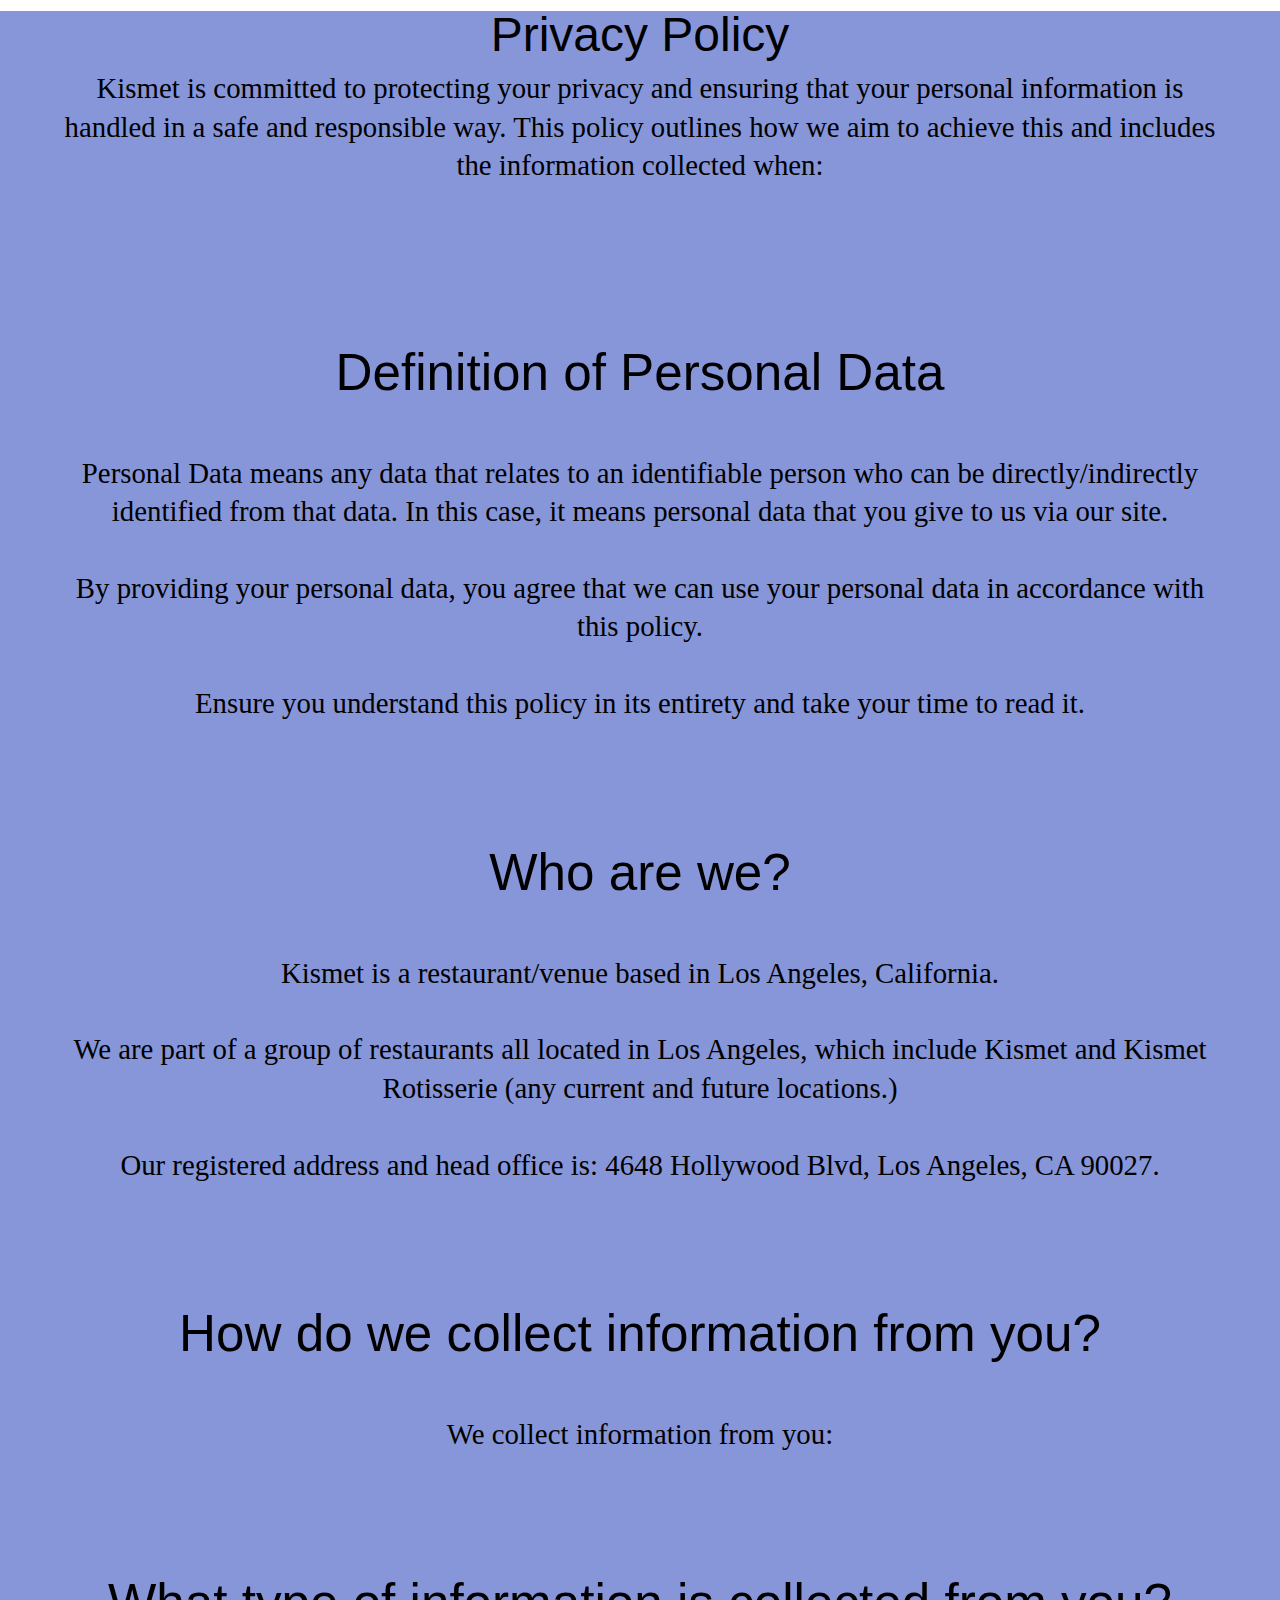
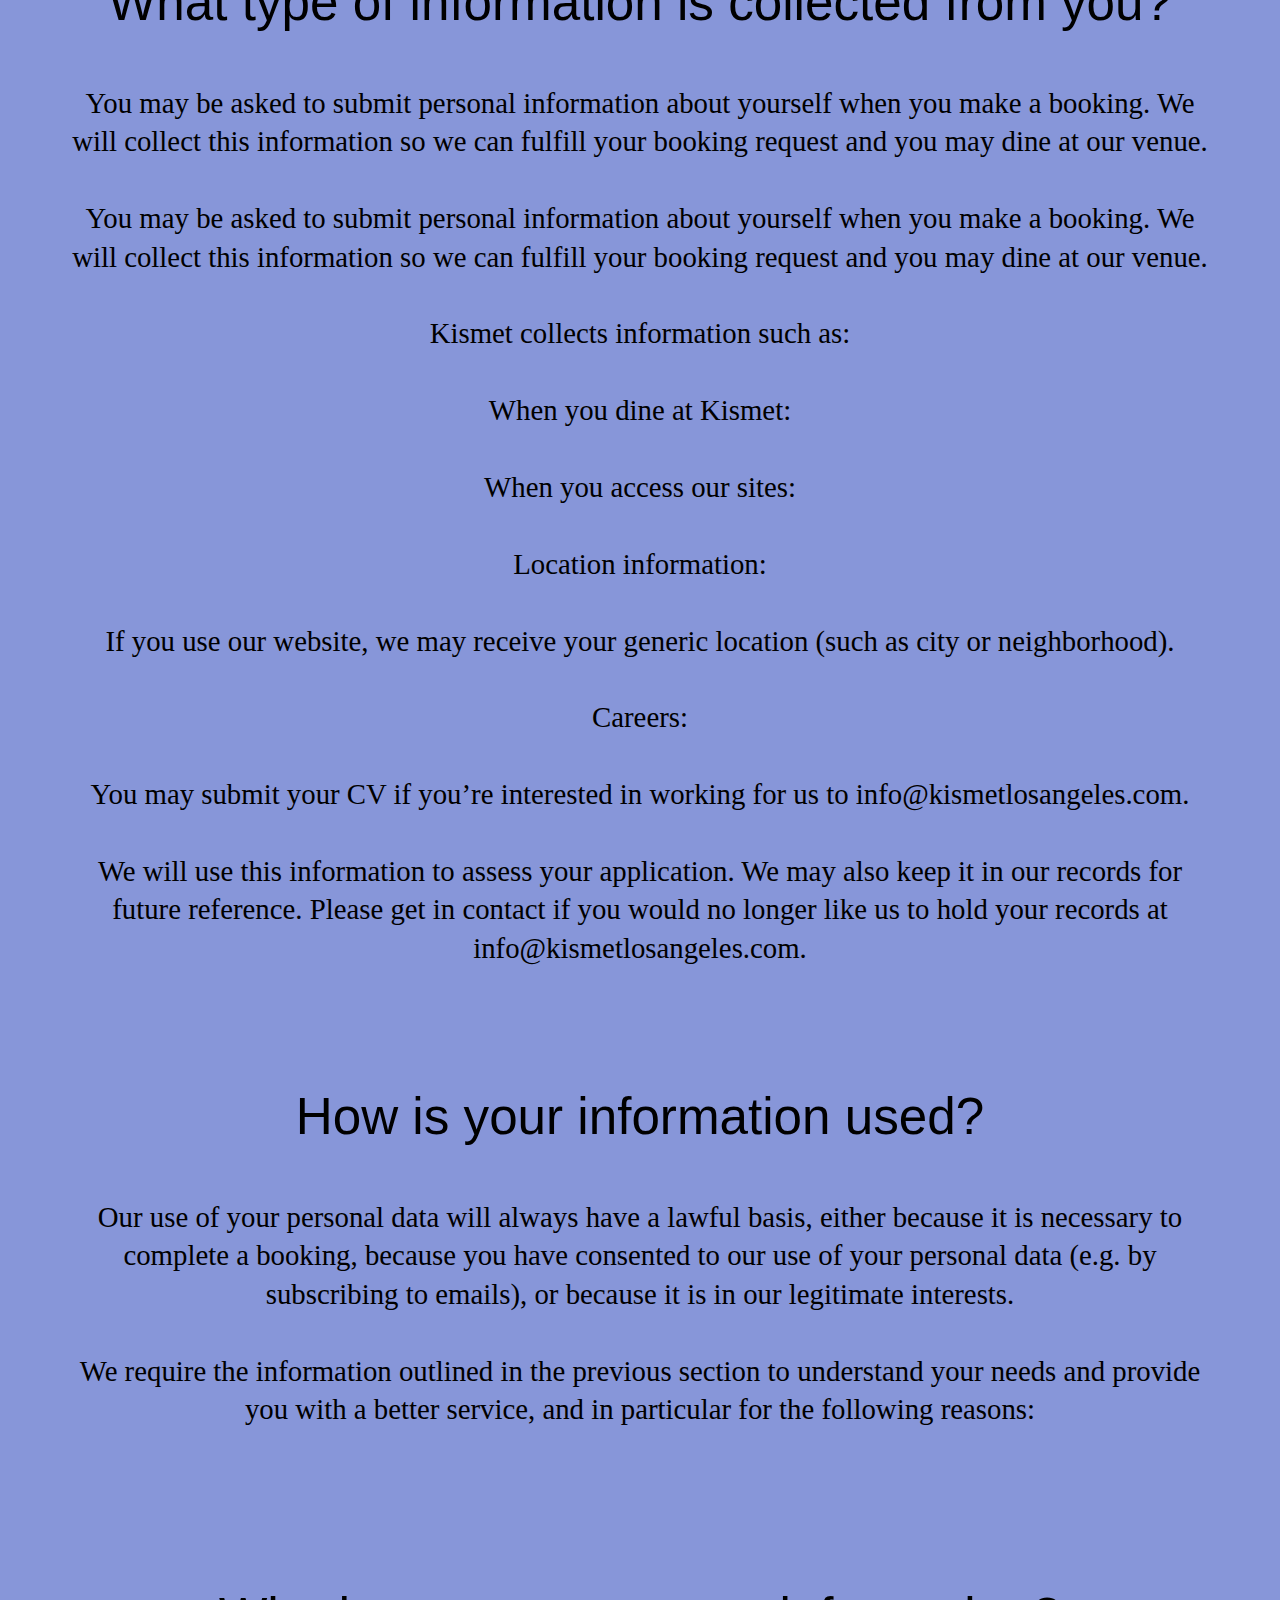
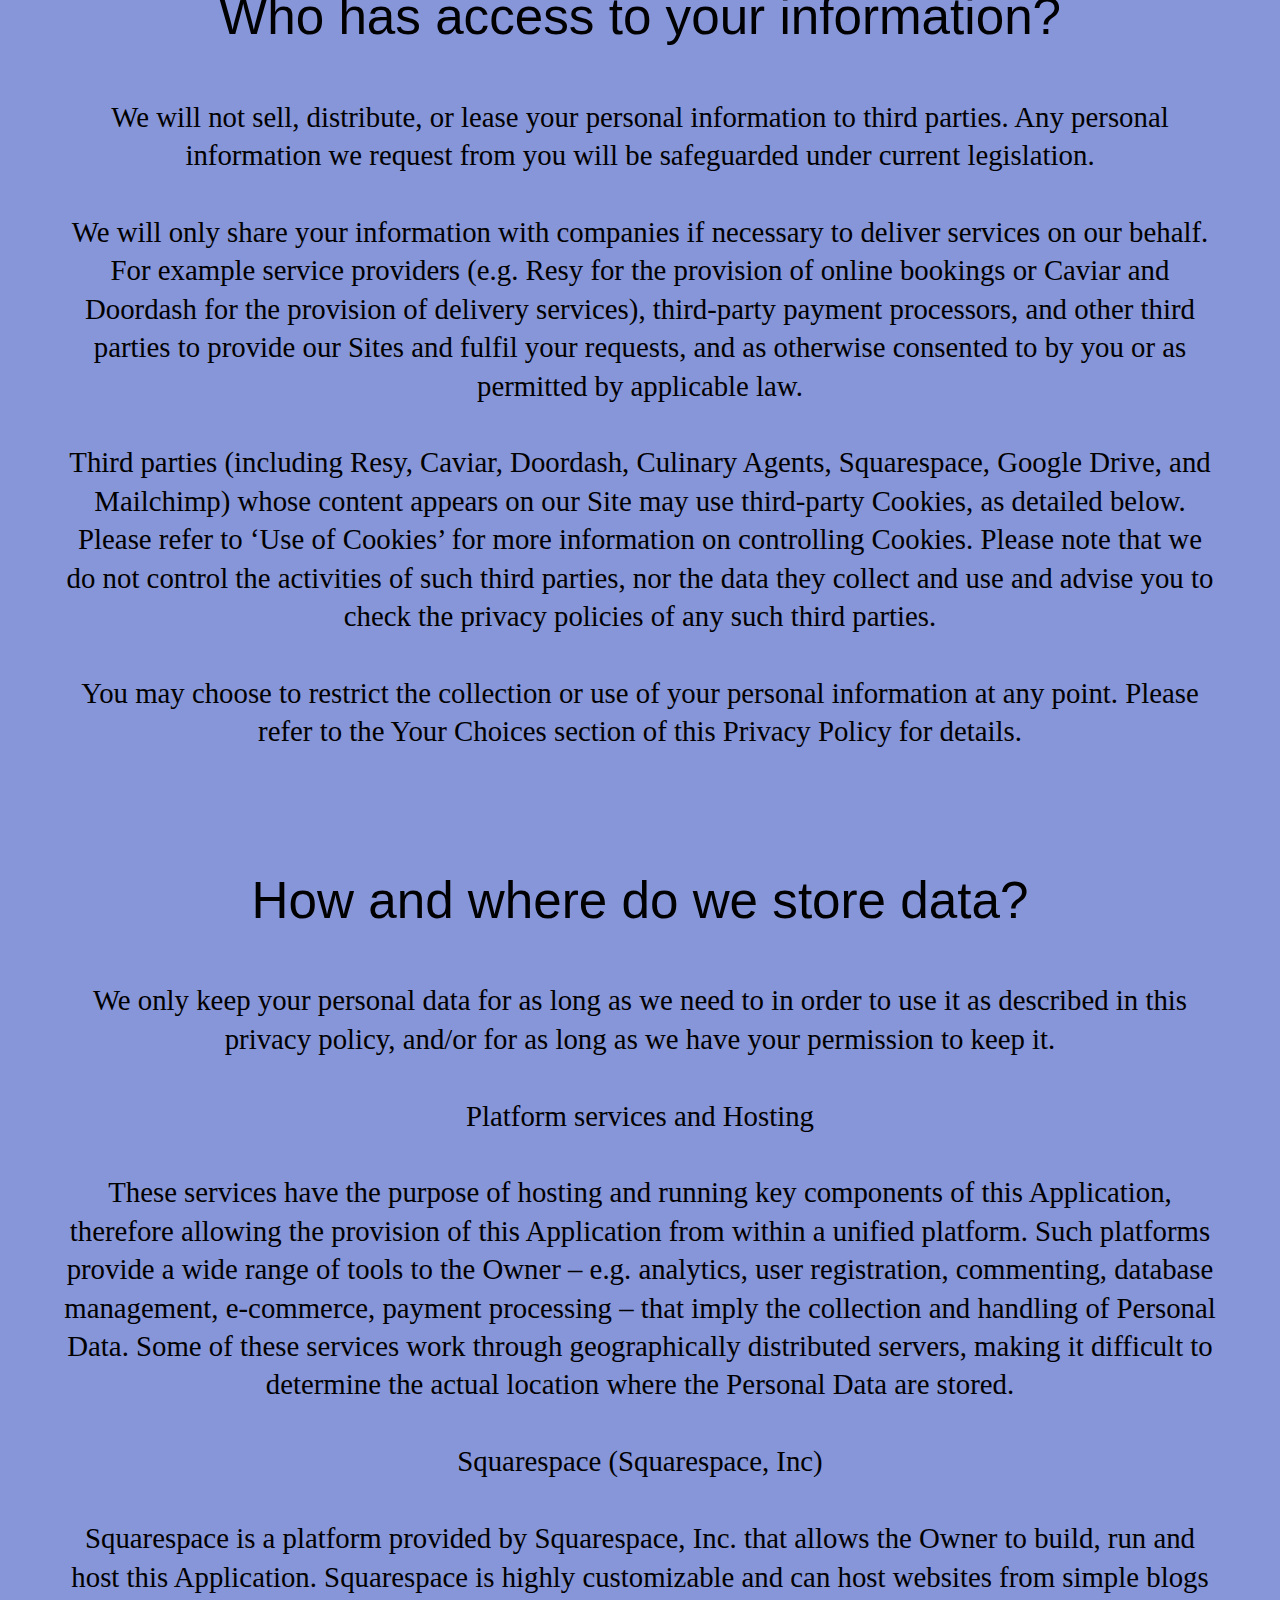
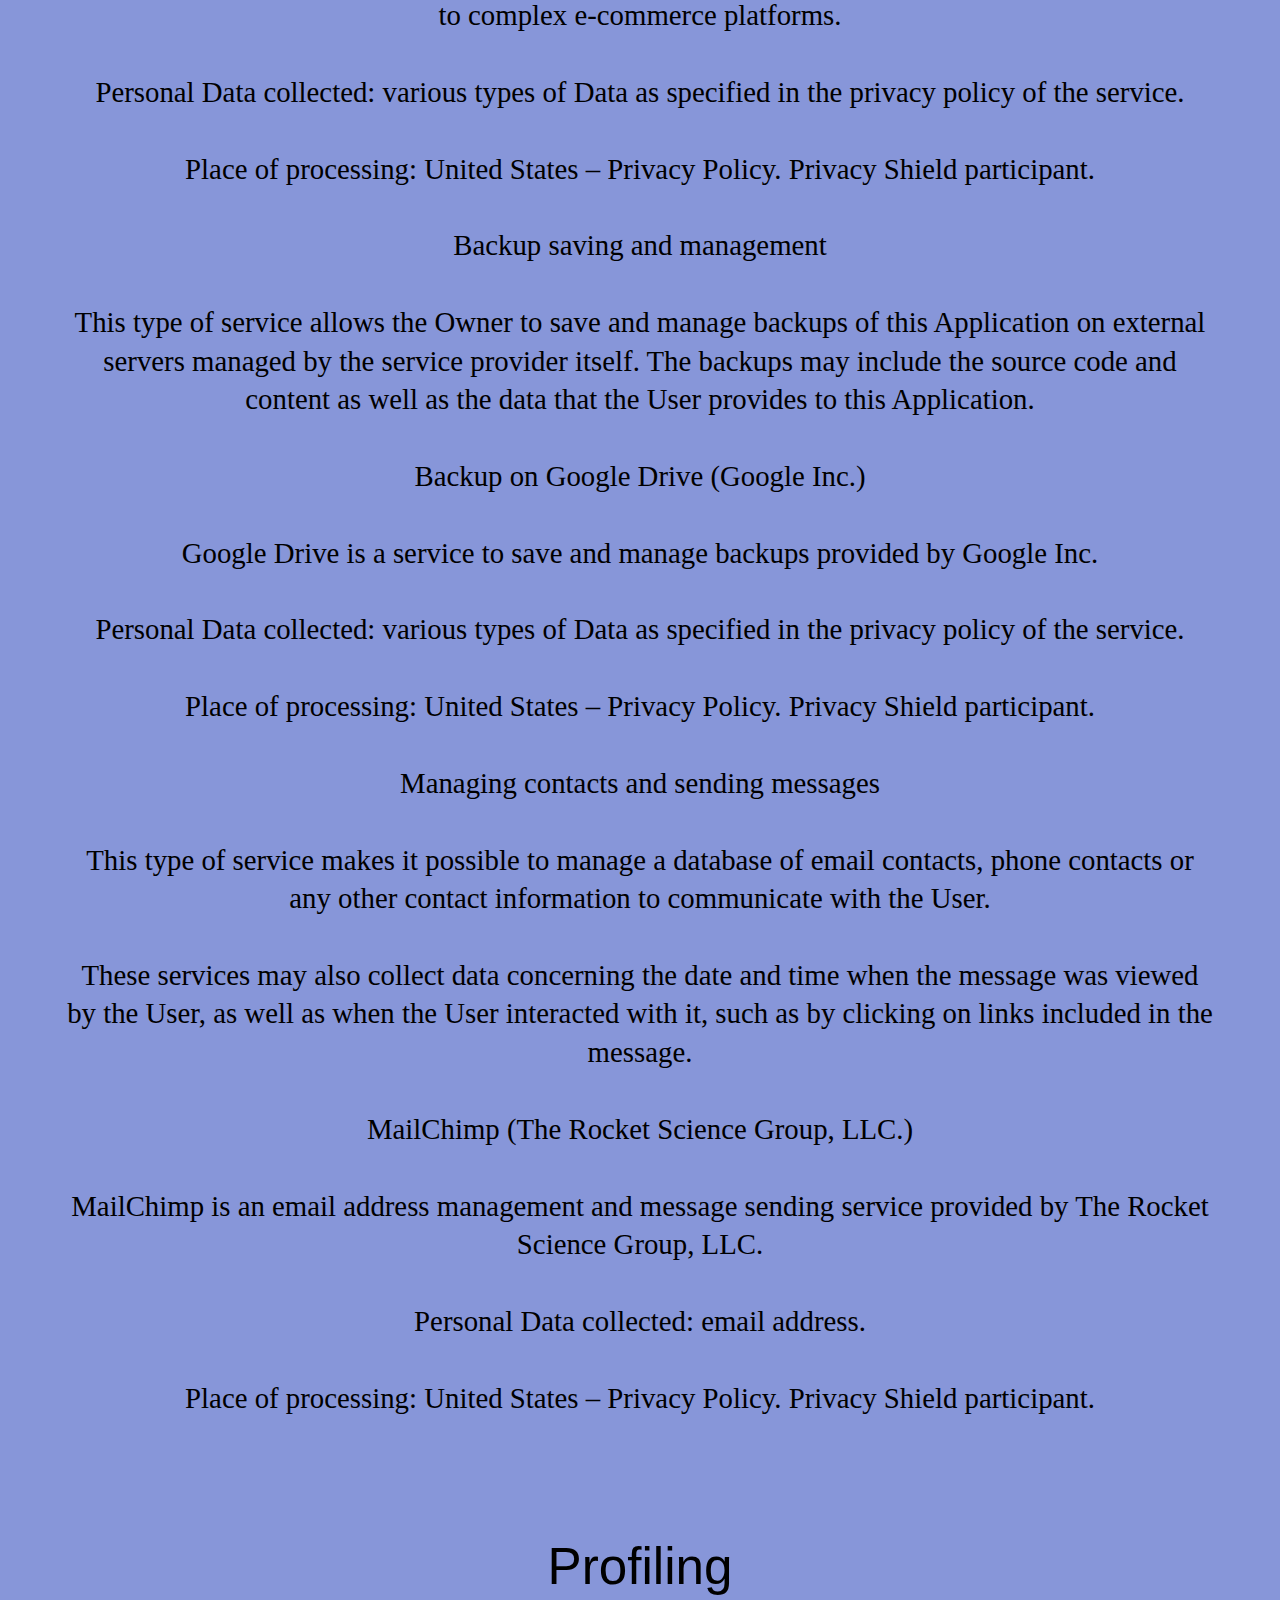
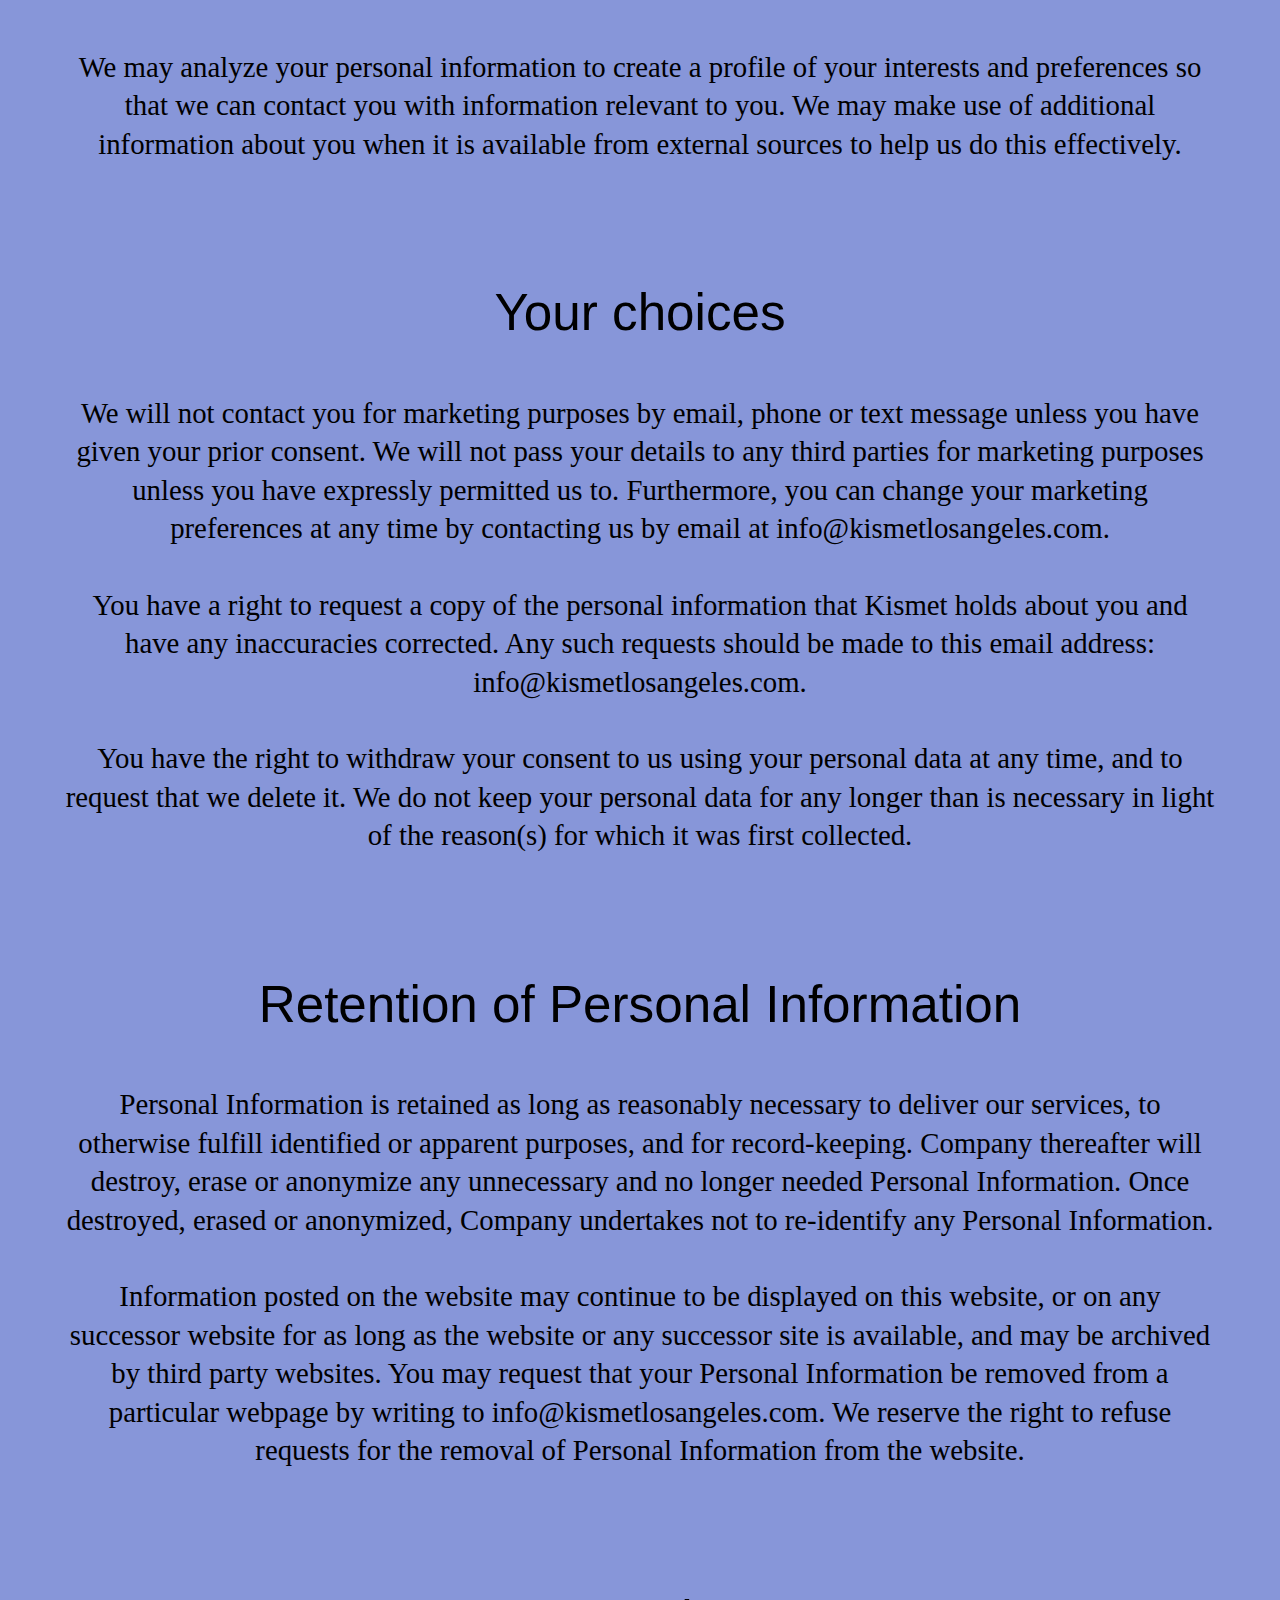
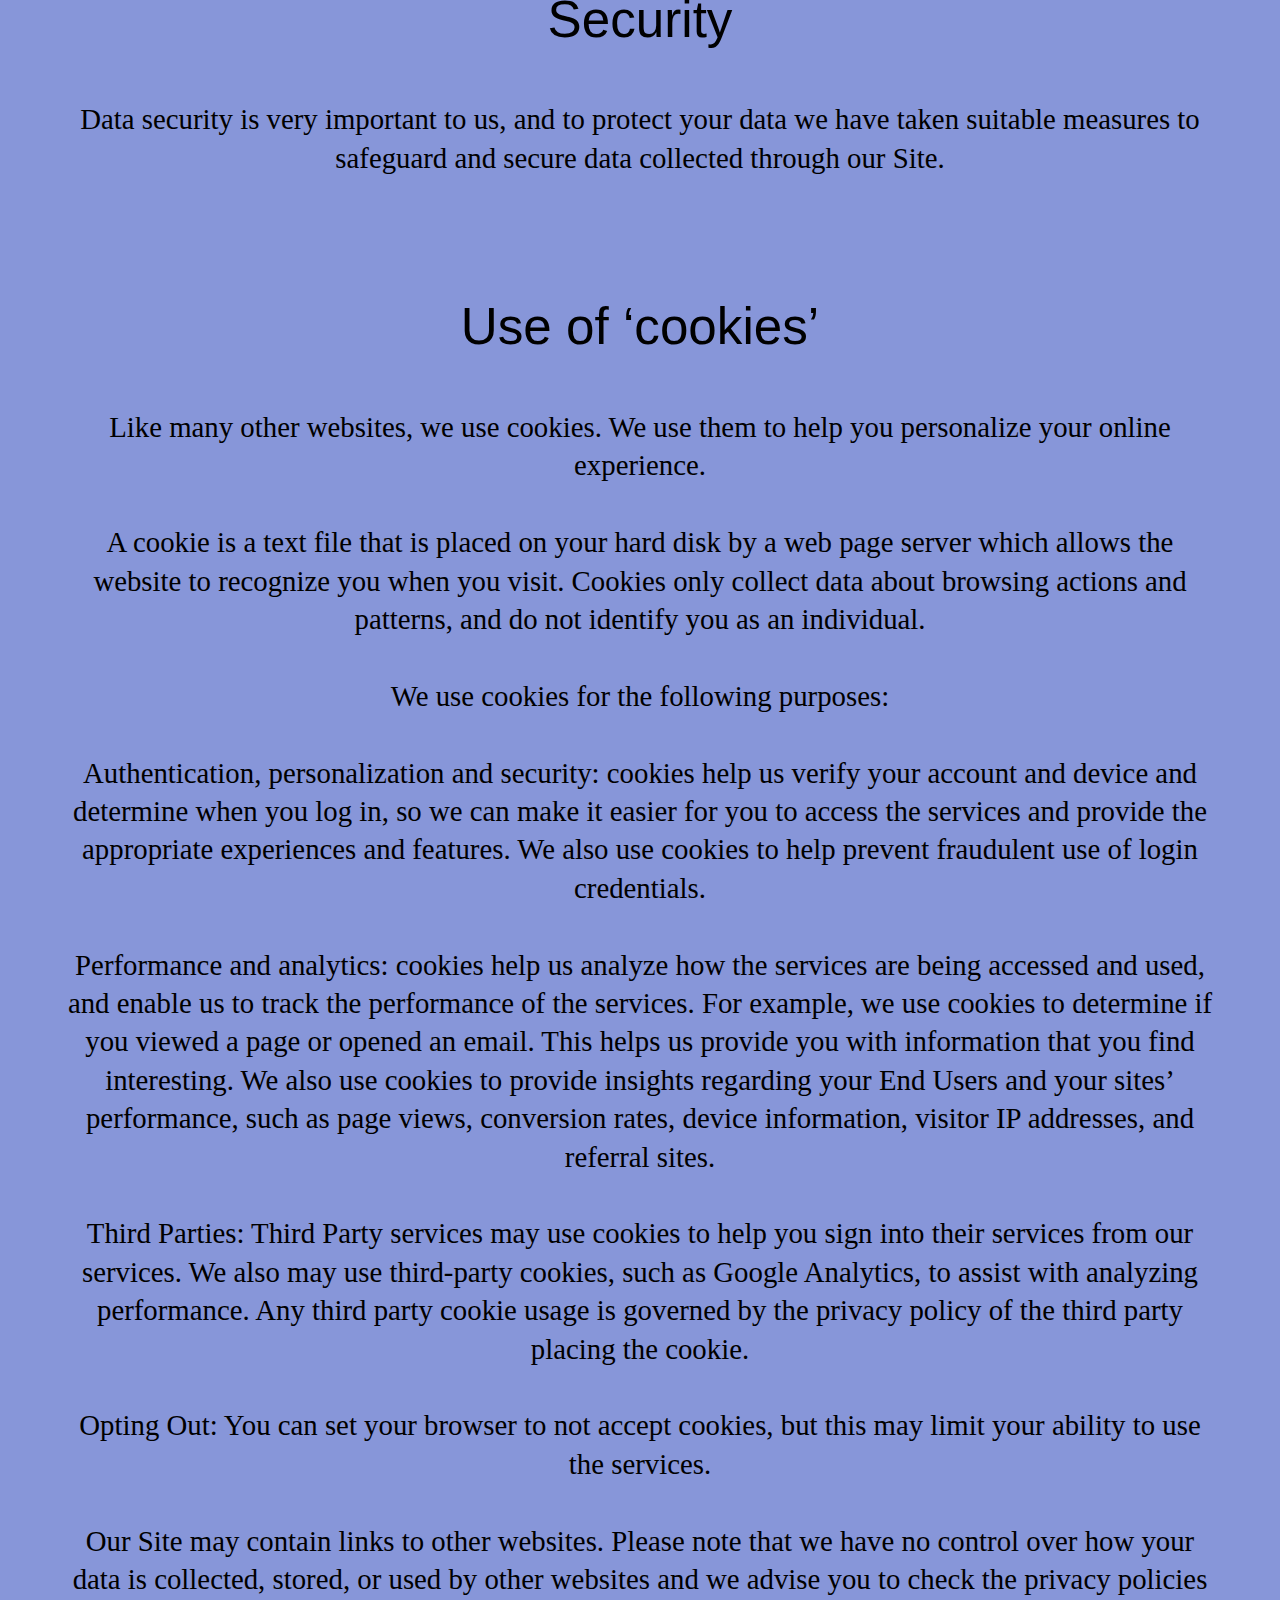
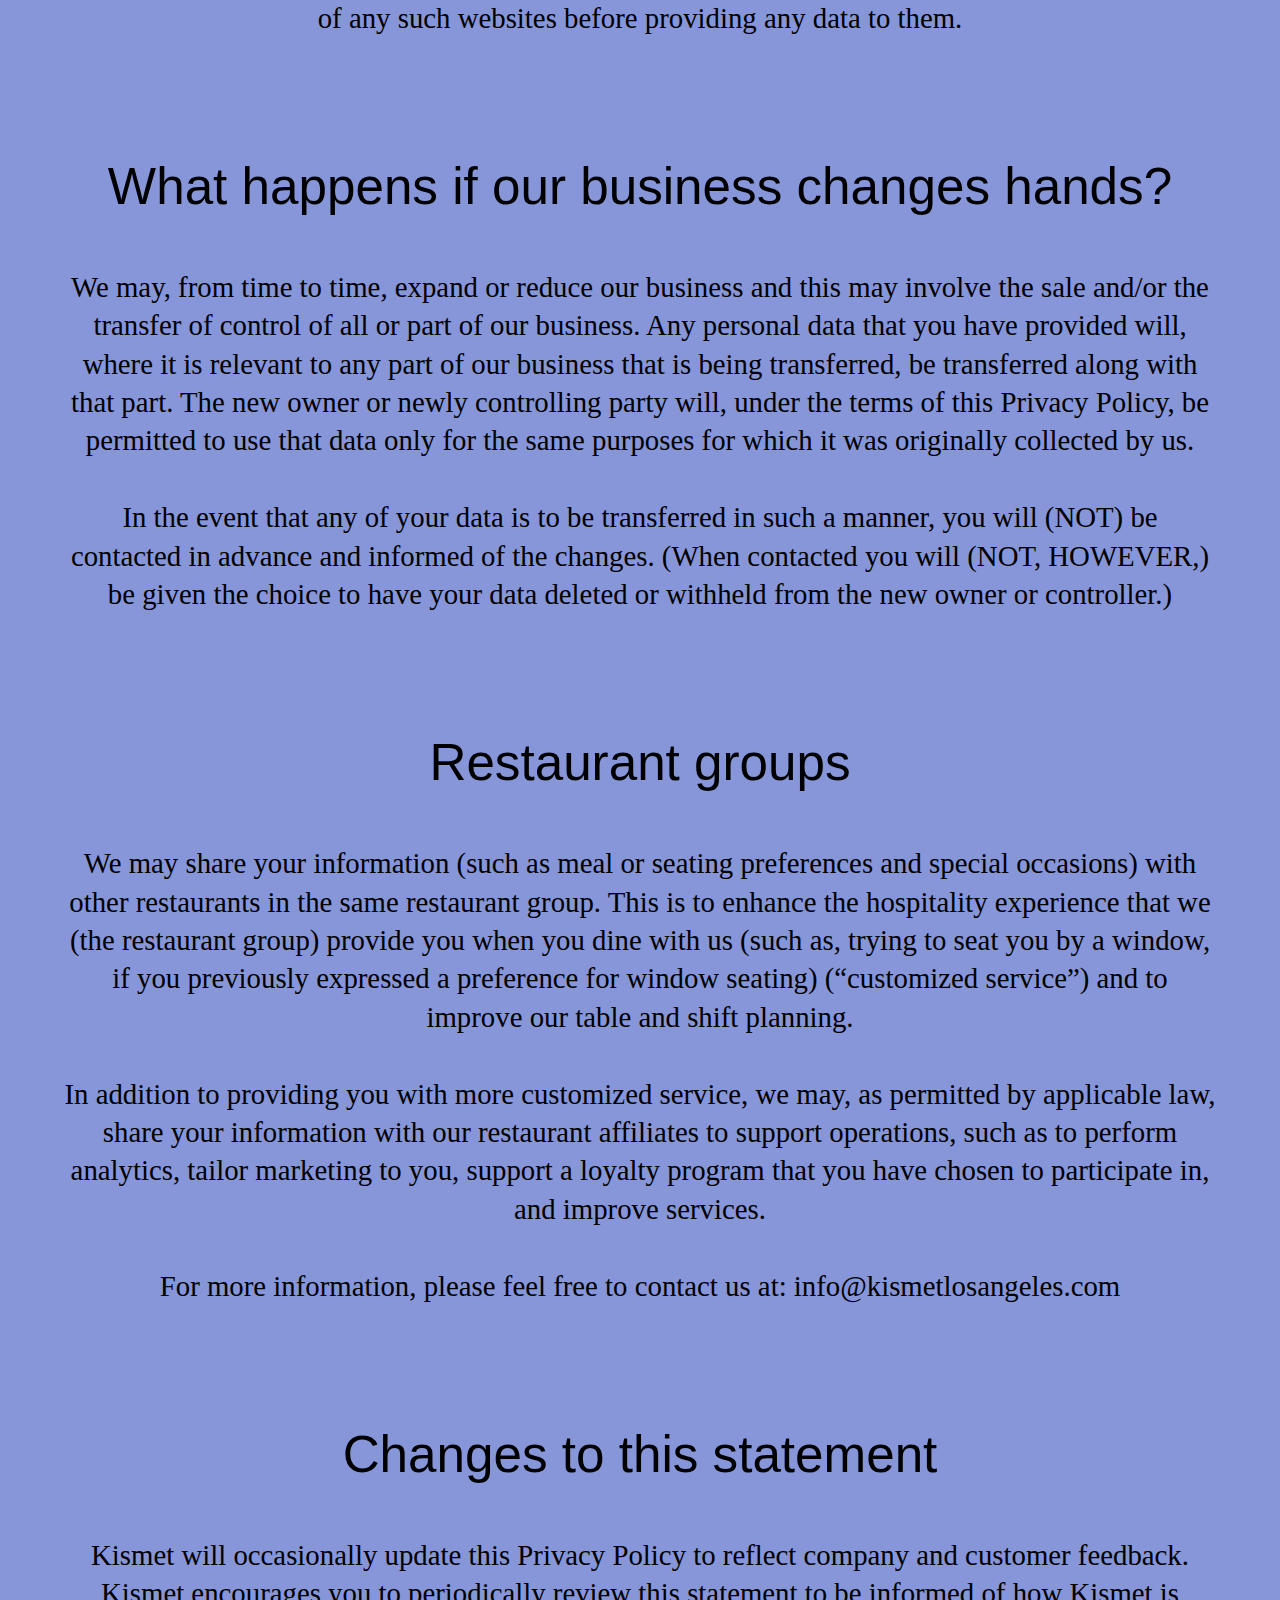
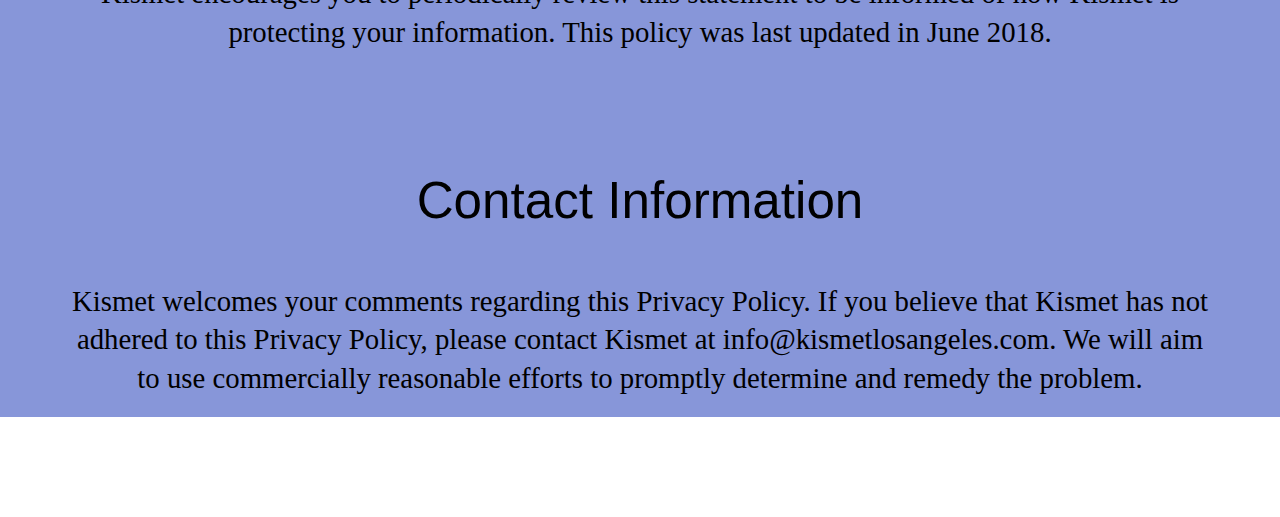
==== index.html @ c6befe84 "privacy page" ====
<!DOCTYPE html>
<html lang="en">
<head>
    <meta charset="UTF-8">
    <meta name="viewport" content="width=device-width, initial-scale=1.0">
    <title>Privacy Policy| Kismet</title>
    <link rel="stylesheet" href="styles.css">
</head>
<body>
    
    <section class="main">

        <div class="container">
            <h1 class="privacy-policy">Privacy Policy</h1>
            <p class="privacy-policy-paragraph">
                Kismet is committed to protecting your privacy and ensuring that your personal information is handled in a safe and responsible way. This policy outlines how we aim to achieve this and includes the information collected when:
                <br>
                <br>

                <!-- <ul>
                    <li>you use our website www.kismetlosangeles.com.</li>
                    <li>you make a booking on our website via Resy.</li>
                    <li>you make inquiries on our website.</li>
                    <li>someone is interested in working with us.</li>
                </ul> -->
            </p>
            
            <h2>Definition of Personal Data</h2>
            <p>
                Personal Data means any data that relates to an identifiable person who can be directly/indirectly identified from that data. In this case, it means personal data that you give to us via our site.
                <br>
                <br>
                By providing your personal data, you agree that we can use your personal data in accordance with this policy.
                <br>
                <br>
                Ensure you understand this policy in its entirety and take your time to read it.
            </p>

            <h2>Who are we?</h2>
            <p>
                Kismet is a restaurant/venue based in Los Angeles, California.
                <br>
                <br>
                We are part of a group of restaurants all located in Los Angeles, which include Kismet and Kismet Rotisserie (any current and future locations.)
                <br>
                <br>
                Our registered address and head office is: 4648 Hollywood Blvd, Los Angeles, CA 90027.
            </p>

            <h2>How do we collect information from you?</h2>
            <p>
                We collect information from you:

                <!-- <ul>
                    <li>when you make a booking.</li>
                    <li>when you visit a restaurant (preferences, allergies etc.).</li>
                    <li>make an inquiry.</li>
                    <li>when you sign up to marketing emails.</li>
                </ul> -->
            </p>

            <h2>What type of information is collected from you?</h2>
            <p>
                You may be asked to submit personal information about yourself when you make a booking. We will collect this information so we can fulfill your booking request and you may dine at our venue.
                <br>
                <br>
                You may be asked to submit personal information about yourself when you make a booking. We will collect this information so we can fulfill your booking request and you may dine at our venue.
                <br>
                <br>
                Kismet collects information such as:


                <!-- <ul>
                    <li>title</li>
                    <li>name</li>
                    <li>e-mail address (used for booking confirmation and post-dining feedback emails)</li>
                    <li>home or work address</li>
                    <li>phone number</li>
                    <li>billing information taken for deposits, ticketing, or holding credit card information for


Use in the case of no-shows (where applicable)</li>
                    <li>telephone number</li>
                    <li>company name</li>
                    <li>dietary requests</li>
                    <li>marketing preferences (whether you opt-in or opt-out)</li>
                </ul> -->

                <br>
                <br>
                When you dine at Kismet:

                <!-- <ul>
                    <li>marketing responses (where applicable)</li>
                    <li>survey responses</li>
                    <li>current and past restaurant reservation details</li>
                </ul> -->

                <br>
                <br>
                When you access our sites:

                <!-- <ul>
                    <li>cookies</li>
                    <li>operating system</li>
                    <li>IP address</li>
                    <li>browser type</li>
                    <li>browser information (e.g., type, language, and history)</li>
                    <li>domain names</li>
                    <li>access times</li>
                    <li>settings</li>
                    <li>referring website addresses</li>
                    <li>other data about your device to provide the services as otherwise described in this policy.</li>
                </ul> -->


                <br>
                <br>
                Location information:
                <br>
                <br>
                If you use our website, we may receive your generic location (such as city or neighborhood).
                <br>
                <br>
                Careers:
                <br>
                <br>
                You may submit your CV if you’re interested in working for us to info@kismetlosangeles.com.
                <br>
                <br>
                We will use this information to assess your application. We may also keep it in our records for future reference. Please get in contact if you would no longer like us to hold your records at info@kismetlosangeles.com.
            </p>

            <h2>How is your information used?</h2>
            <p>
                Our use of your personal data will always have a lawful basis, either because it is necessary to complete a booking, because you have consented to our use of your personal data (e.g. by subscribing to emails), or because it is in our legitimate interests.
                <br>
                <br>
                We require the information outlined in the previous section to understand your needs and provide you with a better service, and in particular for the following reasons:
                <br>
                <br>
                <!-- <ul>
                    <li>Internal record keeping.</li>
                    <li>Send you service emails (booking confirmation and post-dining feedback).</li>
                    <li>Improve our products and services.</li>
                    <li>Send marketing communications if you have opted in to receive them.</li>
                    <li>We may use the information to customize the website according to your interests.</li>
                </ul> -->
                
            </p>

            <h2>Who has access to your information?</h2>
            <p>
                We will not sell, distribute, or lease your personal information to third parties. Any personal information we request from you will be safeguarded under current legislation.
                <br>
                <br>
                We will only share your information with companies if necessary to deliver services on our behalf.  For example service providers (e.g. Resy for the provision of online bookings or Caviar and Doordash for the provision of delivery services), third-party payment processors, and other third parties to provide our Sites and fulfil your requests, and as otherwise consented to by you or as permitted by applicable law.
                <br>
                <br>
                Third parties (including Resy, Caviar, Doordash, Culinary Agents, Squarespace, Google Drive, and Mailchimp) whose content appears on our Site may use third-party Cookies, as detailed below. Please refer to ‘Use of Cookies’ for more information on controlling Cookies. Please note that we do not control the activities of such third parties, nor the data they collect and use and advise you to check the privacy policies of any such third parties.
                <br>
                <br>
                You may choose to restrict the collection or use of your personal information at any point.  Please refer to the Your Choices section of this Privacy Policy for details.
            </p>

            <h2>How and where do we store data?</h2>
            <p>
                We only keep your personal data for as long as we need to in order to use it as described in this privacy policy, and/or for as long as we have your permission to keep it.
                <br>
                <br>
                Platform services and Hosting
                <br>
                <br>
                These services have the purpose of hosting and running key components of this Application, therefore allowing the provision of this Application from within a unified platform. Such platforms provide a wide range of tools to the Owner – e.g. analytics, user registration, commenting, database management, e-commerce, payment processing – that imply the collection and handling of Personal Data. Some of these services work through geographically distributed servers, making it difficult to determine the actual location where the Personal Data are stored.
                <br>
                <br>
                Squarespace (Squarespace, Inc)
                <br>
                <br>
                Squarespace is a platform provided by Squarespace, Inc. that allows the Owner to build, run and host this Application. Squarespace is highly customizable and can host websites from simple blogs to complex e-commerce platforms.
                <br>
                <br>
                Personal Data collected: various types of Data as specified in the privacy policy of the service.
                <br>
                <br>
                Place of processing: United States – Privacy Policy. Privacy Shield participant.
                <br>
                <br>
                Backup saving and management
                <br>
                <br>
                This type of service allows the Owner to save and manage backups of this Application on external servers managed by the service provider itself. The backups may include the source code and content as well as the data that the User provides to this Application.
                <br>
                <br>
                Backup on Google Drive (Google Inc.)
                <br>
                <br>
                Google Drive is a service to save and manage backups provided by Google Inc.
                <br>
                <br>
                Personal Data collected: various types of Data as specified in the privacy policy of the service.
                <br>
                <br>
                Place of processing: United States – Privacy Policy. Privacy Shield participant.
                <br>
                <br>
                Managing contacts and sending messages
                <br>
                <br>
                This type of service makes it possible to manage a database of email contacts, phone contacts or any other contact information to communicate with the User.
                <br>
                <br>
                These services may also collect data concerning the date and time when the message was viewed by the User, as well as when the User interacted with it, such as by clicking on links included in the message.
                <br>
                <br>
                MailChimp (The Rocket Science Group, LLC.)
                <br>
                <br>
                MailChimp is an email address management and message sending service provided by The Rocket Science Group, LLC.
                <br>
                <br>
                Personal Data collected: email address.
                <br>
                <br>
                Place of processing: United States – Privacy Policy. Privacy Shield participant.
            </p>

            <h2>Profiling</h2>
            <p>
                We may analyze your personal information to create a profile of your interests and preferences so that we can contact you with information relevant to you. We may make use of additional information about you when it is available from external sources to help us do this effectively.
            </p>

            <h2>Your choices</h2>
            <p>
                We will not contact you for marketing purposes by email, phone or text message unless you have given your prior consent. We will not pass your details to any third parties for marketing purposes unless you have expressly permitted us to. Furthermore, you can change your marketing preferences at any time by contacting us by email at info@kismetlosangeles.com.
                <br>
                <br>
                You have a right to request a copy of the personal information that Kismet holds about you and have any inaccuracies corrected. Any such requests should be made to this email address: info@kismetlosangeles.com.
                <br>
                <br>
                You have the right to withdraw your consent to us using your personal data at any time, and to request that we delete it. We do not keep your personal data for any longer than is necessary in light of the reason(s) for which it was first collected.
            </p>

            <h2>Retention of Personal Information</h2>
            <p>
                Personal Information is retained as long as reasonably necessary to deliver our services, to otherwise fulfill identified or apparent purposes, and for record-keeping. Company thereafter will destroy, erase or anonymize any unnecessary and no longer needed Personal Information. Once destroyed, erased or anonymized, Company undertakes not to re-identify any Personal Information.
                <br>
                <br>
                Information posted on the website may continue to be displayed on this website, or on any successor website for as long as the website or any successor site is available, and may be archived by third party websites. You may request that your Personal Information be removed from a particular webpage by writing to info@kismetlosangeles.com. We reserve the right to refuse requests for the removal of Personal Information from the website.
            </p>

            <h2>Security</h2>
            <p>
                Data security is very important to us, and to protect your data we have taken suitable measures to safeguard and secure data collected through our Site.
            </p>

            <h2>Use of ‘cookies’</h2>
            <p>
                Like many other websites, we use cookies. We use them to help you personalize your online experience.
                <br>
                <br>
                A cookie is a text file that is placed on your hard disk by a web page server which allows the website to recognize you when you visit. Cookies only collect data about browsing actions and patterns, and do not identify you as an individual.
                <br>
                <br>
                We use cookies for the following purposes:
                <br>
                <br>
                Authentication, personalization and security: cookies help us verify your account and device and determine when you log in, so we can make it easier for you to access the services and provide the appropriate experiences and features. We also use cookies to help prevent fraudulent use of login credentials.
                <br>
                <br>
                Performance and analytics: cookies help us analyze how the services are being accessed and used, and enable us to track the performance of the services. For example, we use cookies to determine if you viewed a page or opened an email. This helps us provide you with information that you find interesting. We also use cookies to provide insights regarding your End Users and your sites’ performance, such as page views, conversion rates, device information, visitor IP addresses, and referral sites.
                <br>
                <br>
                Third Parties: Third Party services may use cookies to help you sign into their services from our services. We also may use third-party cookies, such as Google Analytics, to assist with analyzing performance. Any third party cookie usage is governed by the privacy policy of the third party placing the cookie.
                <br>
                <br>
                Opting Out: You can set your browser to not accept cookies, but this may limit your ability to use the services.
                <br>
                <br>
                Our Site may contain links to other websites. Please note that we have no control over how your data is collected, stored, or used by other websites and we advise you to check the privacy policies of any such websites before providing any data to them.
            </p>

            <h2>What happens if our business changes hands?</h2>
            <p>
                We may, from time to time, expand or reduce our business and this may involve the sale and/or the transfer of control of all or part of our business. Any personal data that you have provided will, where it is relevant to any part of our business that is being transferred, be transferred along with that part. The new owner or newly controlling party will, under the terms of this Privacy Policy, be permitted to use that data only for the same purposes for which it was originally collected by us.
                <br>
                <br>
                In the event that any of your data is to be transferred in such a manner, you will (NOT) be contacted in advance and informed of the changes. (When contacted you will (NOT, HOWEVER,) be given the choice to have your data deleted or withheld from the new owner or controller.)
            </p>

            <h2>Restaurant groups</h2>
            <p>
                We may share your information (such as meal or seating preferences and special occasions) with other restaurants in the same restaurant group. This is to enhance the hospitality experience that we (the restaurant group) provide you when you dine with us (such as, trying to seat you by a window, if you previously expressed a preference for window seating) (“customized service”) and to improve our table and shift planning.
                <br>
                <br>
                In addition to providing you with more customized service, we may, as permitted by applicable law, share your information with our restaurant affiliates to support operations, such as to perform analytics, tailor marketing to you, support a loyalty program that you have chosen to participate in, and improve services.
                <br>
                <br>
                For more information, please feel free to contact us at: info@kismetlosangeles.com
            </p>

            <h2>Changes to this statement</h2>
            <p>
                Kismet will occasionally update this Privacy Policy to reflect company and customer feedback. Kismet encourages you to periodically review this statement to be informed of how Kismet is protecting your information. This policy was last updated in June 2018.
            </p>

            <h2>Contact Information</h2>
            <p>
                Kismet welcomes your comments regarding this Privacy Policy. If you believe that Kismet has not adhered to this Privacy Policy, please contact Kismet at info@kismetlosangeles.com. We will aim to use commercially reasonable efforts to promptly determine and remedy the problem.
            </p>
        </div>

    </section>
    
</body>
</html>
---- styles.css ----
*{
    box-sizing: border-box;
    margin: 0;
    padding: 0;
}

/* body{
    text-align: center;
} */

a{
    color: black;
}

.main{
    background-color: #8796d9;
}

.container{
    width: 90%;
    margin: 0 auto;
}

h1{
    font-family: Kismetla, sans-serif;
    font-size: 3rem;
    font-weight: 400;
    line-height: 3rem;
    margin: 0.67rem 0;
    text-align: center;
}

h2{
    font-family: Favorit, sans-serif;
    font-size: 3.2rem;
    font-weight: 400;
    line-height: 3.8rem;
    margin-top: 20px;
    margin-bottom: 50px;
    text-align: center;
}

p{
    font-size: 1.8rem;
    font-weight: 300;
    line-height: 2.4rem;
    margin-bottom: 100px;
    padding-bottom: 20px;
    text-align: center;
}

@media(max-width:640px) {

    .main{
        background-color: #8796d9;
    }
    
    .container{
        width: 90%;
        margin: 0 auto;
    }
    
    h1{
        font-size: 2.4rem;
        font-weight: 400;
        line-height: 2.4rem;
        margin-top: 0;
        margin-bottom: 30px;
        text-align: center;
    }
    
    h2{
        font-size: 1.6rem;
        font-weight: 400;
        line-height: 2.4rem;
        margin-top: 0;
        margin-bottom: 20px;
    }
    
    p{
        font-size: 1.1rem;
        font-weight: 300;
        line-height: 1.3rem;
        margin-bottom: 50px;
        padding-bottom: 20px;
        text-align: center;
    }
}
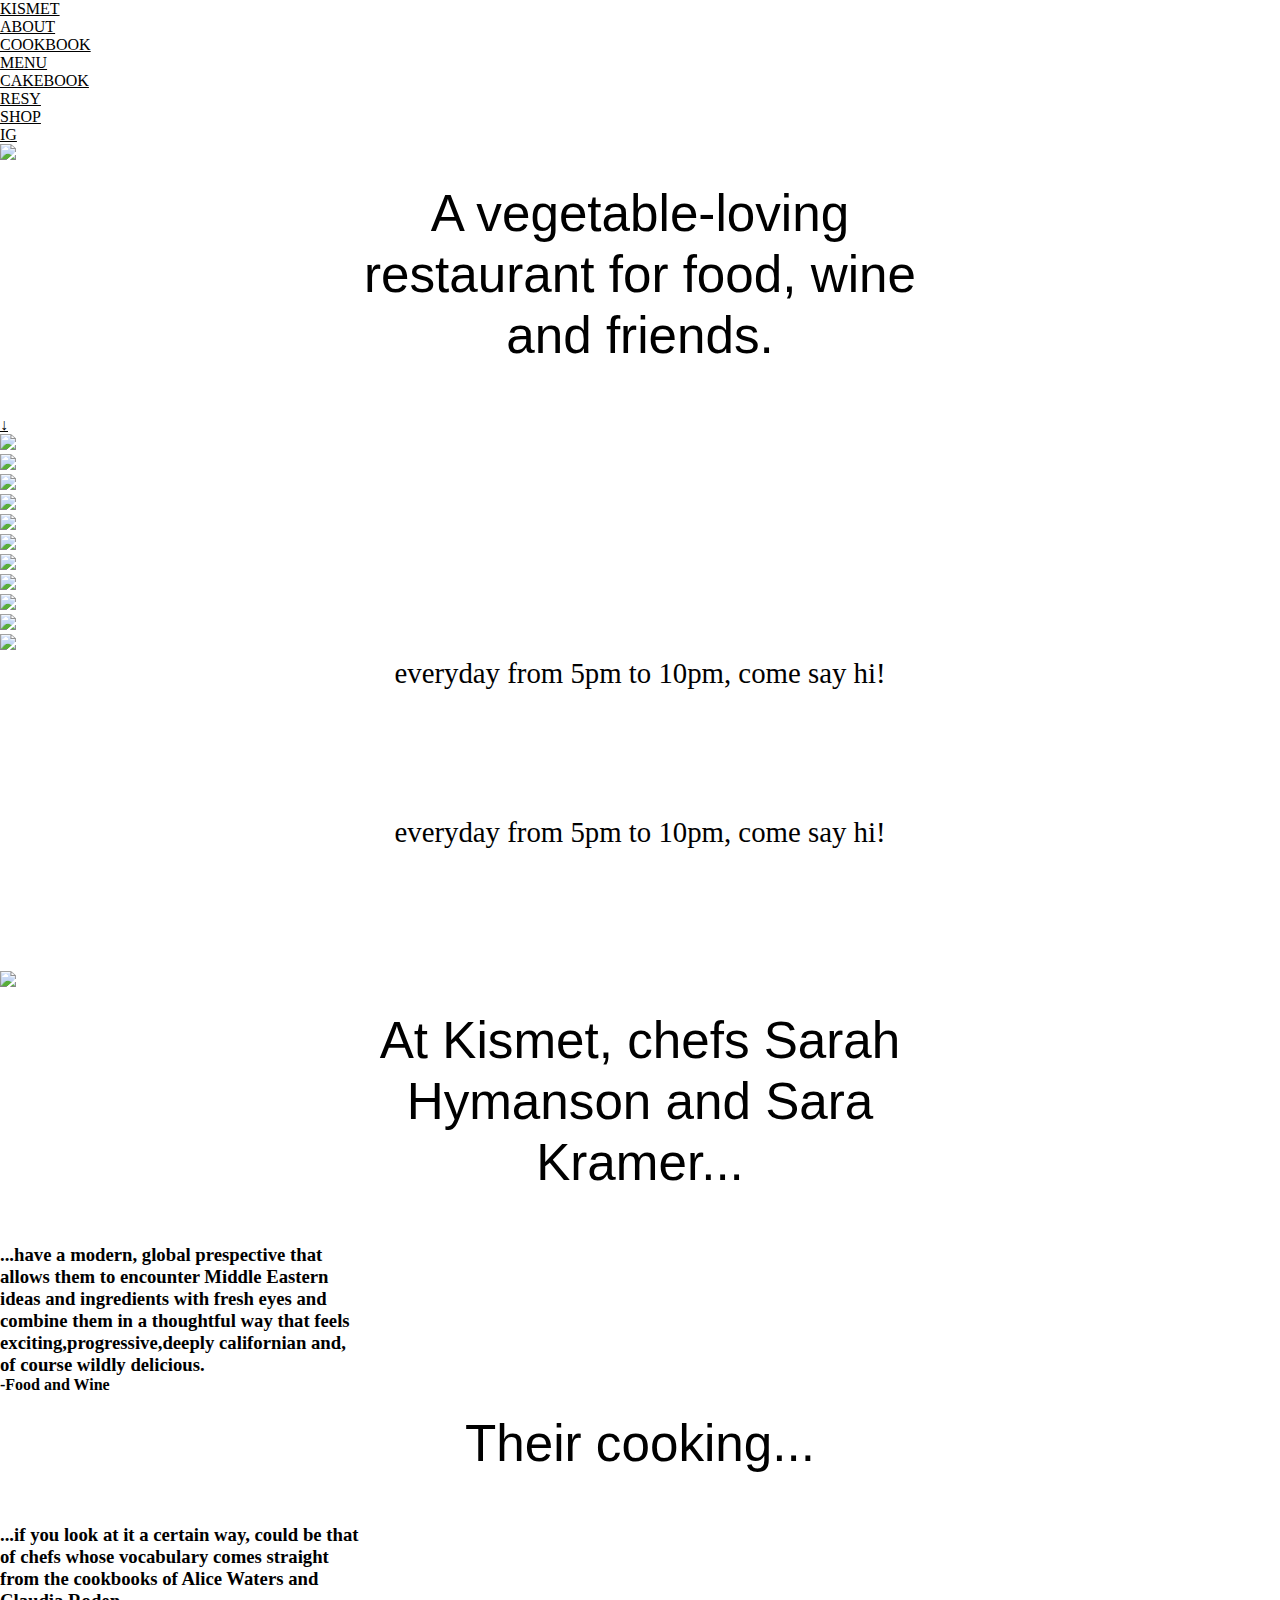
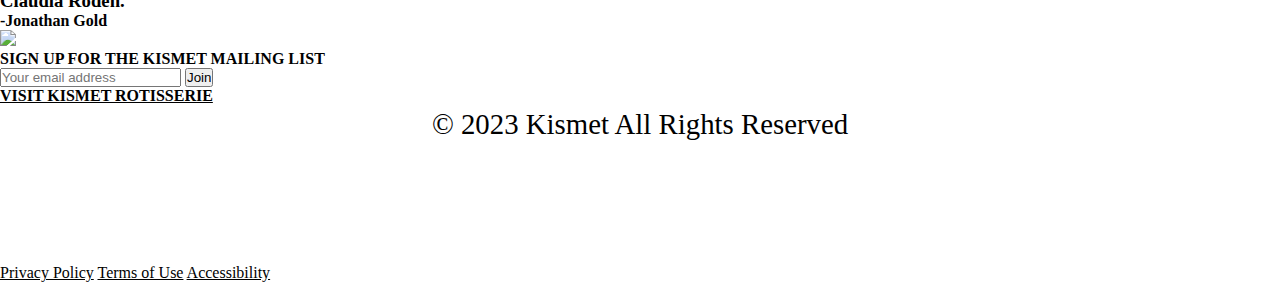
==== commit a4249b38: "[Type]: (Build) [Description]: add footer [Issue Number]: #5 [Additional Notes]:" ====
--- a/index.html
+++ b/index.html
@@ -1,316 +1,145 @@
 <!DOCTYPE html>
 <html lang="en">
+
 <head>
-    <meta charset="UTF-8">
-    <meta name="viewport" content="width=device-width, initial-scale=1.0">
-    <title>Privacy Policy| Kismet</title>
-    <link rel="stylesheet" href="styles.css">
+  <meta charset="UTF-8">
+  <meta name="viewport" content="width=device-width, initial-scale=1.0">
+  <title>Kismet</title>
+  <link rel="stylesheet" href="styles.css">
+  <link rel="stylesheet" href="style.css">
 </head>
+
 <body>
-    
-    <section class="main">
+  <header>
+    <nav>
+      <ul class="nav-link">
+        <li><a href="">KISMET</a></li>
+      </ul>
+      <div class="nav">
+        <ul class="nav-link">
+          <li><a href="">ABOUT</a></li>
+          <li><a href="">COOKBOOK</a></li>
+          <li><a href="">MENU</a></li>
+          <li><a href="">CAKEBOOK</a></li>
+          <li><a href="">RESY</a></li>
+          <li><a href="">SHOP</a></li>
+          <li><a href="">IG</a></li>
+        </ul>
+      </div>
+    </nav>
+    <div class="hamburger">
+      <img src="./image/menu.png">
+    </div>
+  </header>
+  <div class="loving">
+    <div class="for">
+      <h2>A vegetable-loving </br>restaurant for food, wine</br> and friends. </h2>
+      <a href="#" class="text-link">↓</a>
+    </div>
+    <div class="round">
+      <img src="image/picture 1.jpg">
+    </div>
+  </div>
+  <section>
+    <div class="marquee">
+      <div class="marquee-container">
+        <div class="eat">
+          <img src="./image/bon.png">
+        </div>
+        <div class="eat">
+          <img src="./image/eater.png">
+        </div>
+        <div class="eater">
+          <img src="./image/food.svg">
+        </div>
+        <div class="eat">
+          <img src="./image/Holly.png">
+        </div>
+        <div class="eater">
+          <img src="./image/jumble.png">
+        </div>
+      </div>
+      <div class="marquee-container">
+        <div class="eat">
+          <img src="./image/bon.png">
+        </div>
+        <div class="eat">
+          <img src="./image/eater.png">
+        </div>
+        <div class="eater">
+          <img src="./image/food.svg">
+        </div>
+        <div class="eat">
+          <img src="./image/Holly.png">
+        </div>
+        <div class="eater">
+          <img src="./image/jumble.png">
+        </div>
+      </div>
+    </div>
+  </section>
+  <section>
+    <div class="text-wrapper">
+      <p>everyday from 5pm to 10pm, come say hi!</p>
+      <p>everyday from 5pm to 10pm, come say hi!</p>
+    </div>
+  </section>
+  <section class="fresh">
+    <div class="sara">
+      <img src="./image/Sara.png">
+      <div class="chefs">
+        <h2>At Kismet, chefs Sarah<br> Hymanson and Sara<br> Kramer...</h2>
+        <h3 class="modern">...have a modern, global prespective that<br>
+          allows them to encounter Middle Eastern <br>
+          ideas and ingredients with fresh eyes and <br>
+          combine them in a thoughtful way that feels <br>
+          exciting,progressive,deeply californian and,<br>
+          of course wildly delicious.
+        </h3>
+        <h4>-Food and Wine</h4>
+      </div>
+    </div>
+    <div class="come">
+      <div class="cook">
+        <h2>Their cooking...</h2>
+        <h3>...if you look at it a certain way, could be that <br>
+          of chefs whose vocabulary comes straight<br>
+          from the cookbooks of Alice Waters and<br>
+          Claudia Roden.
+        </h3>
+        <h4>-Jonathan Gold</h4>
+      </div>
+      <img src="./image/Ellipse.png">
+    </div>
+  </section>
 
-        <div class="container">
-            <h1 class="privacy-policy">Privacy Policy</h1>
-            <p class="privacy-policy-paragraph">
-                Kismet is committed to protecting your privacy and ensuring that your personal information is handled in a safe and responsible way. This policy outlines how we aim to achieve this and includes the information collected when:
-                <br>
-                <br>
+  <footer>
+    <div class="heading">
+      <h4>SIGN UP FOR THE KISMET MAILING LIST</h4>
+  
+      <form>
+        <!-- 
+                             The "required" attribute ensures that the user must enter a value in the input field before submitting the form. The "aria-required" attribute is used for accessibility purposes to indicate that the input field is required.
+                         -->
+        <input type="email" placeholder="Your email address" required aria-required="true" class="email" />
+        <input type="button" value="Join" class="button" />
+      </form>
+    </div>
+  
+    <div class="local-links">
+      <a href="">
+        <h4>VISIT KISMET ROTISSERIE</h4>
+      </a>
+  
+      <p>© 2023 Kismet All Rights Reserved</p>
+  
+      <div class="links">
+        <a href="#">Privacy Policy</a>
+        <a href="#">Terms of Use</a>
+        <a href="#">Accessibility</a>
+      </div>
+    </div>
+  </footer>
+</body>
 
-                <!-- <ul>
-                    <li>you use our website www.kismetlosangeles.com.</li>
-                    <li>you make a booking on our website via Resy.</li>
-                    <li>you make inquiries on our website.</li>
-                    <li>someone is interested in working with us.</li>
-                </ul> -->
-            </p>
-            
-            <h2>Definition of Personal Data</h2>
-            <p>
-                Personal Data means any data that relates to an identifiable person who can be directly/indirectly identified from that data. In this case, it means personal data that you give to us via our site.
-                <br>
-                <br>
-                By providing your personal data, you agree that we can use your personal data in accordance with this policy.
-                <br>
-                <br>
-                Ensure you understand this policy in its entirety and take your time to read it.
-            </p>
-
-            <h2>Who are we?</h2>
-            <p>
-                Kismet is a restaurant/venue based in Los Angeles, California.
-                <br>
-                <br>
-                We are part of a group of restaurants all located in Los Angeles, which include Kismet and Kismet Rotisserie (any current and future locations.)
-                <br>
-                <br>
-                Our registered address and head office is: 4648 Hollywood Blvd, Los Angeles, CA 90027.
-            </p>
-
-            <h2>How do we collect information from you?</h2>
-            <p>
-                We collect information from you:
-
-                <!-- <ul>
-                    <li>when you make a booking.</li>
-                    <li>when you visit a restaurant (preferences, allergies etc.).</li>
-                    <li>make an inquiry.</li>
-                    <li>when you sign up to marketing emails.</li>
-                </ul> -->
-            </p>
-
-            <h2>What type of information is collected from you?</h2>
-            <p>
-                You may be asked to submit personal information about yourself when you make a booking. We will collect this information so we can fulfill your booking request and you may dine at our venue.
-                <br>
-                <br>
-                You may be asked to submit personal information about yourself when you make a booking. We will collect this information so we can fulfill your booking request and you may dine at our venue.
-                <br>
-                <br>
-                Kismet collects information such as:
-
-
-                <!-- <ul>
-                    <li>title</li>
-                    <li>name</li>
-                    <li>e-mail address (used for booking confirmation and post-dining feedback emails)</li>
-                    <li>home or work address</li>
-                    <li>phone number</li>
-                    <li>billing information taken for deposits, ticketing, or holding credit card information for
-
-
-Use in the case of no-shows (where applicable)</li>
-                    <li>telephone number</li>
-                    <li>company name</li>
-                    <li>dietary requests</li>
-                    <li>marketing preferences (whether you opt-in or opt-out)</li>
-                </ul> -->
-
-                <br>
-                <br>
-                When you dine at Kismet:
-
-                <!-- <ul>
-                    <li>marketing responses (where applicable)</li>
-                    <li>survey responses</li>
-                    <li>current and past restaurant reservation details</li>
-                </ul> -->
-
-                <br>
-                <br>
-                When you access our sites:
-
-                <!-- <ul>
-                    <li>cookies</li>
-                    <li>operating system</li>
-                    <li>IP address</li>
-                    <li>browser type</li>
-                    <li>browser information (e.g., type, language, and history)</li>
-                    <li>domain names</li>
-                    <li>access times</li>
-                    <li>settings</li>
-                    <li>referring website addresses</li>
-                    <li>other data about your device to provide the services as otherwise described in this policy.</li>
-                </ul> -->
-
-
-                <br>
-                <br>
-                Location information:
-                <br>
-                <br>
-                If you use our website, we may receive your generic location (such as city or neighborhood).
-                <br>
-                <br>
-                Careers:
-                <br>
-                <br>
-                You may submit your CV if you’re interested in working for us to info@kismetlosangeles.com.
-                <br>
-                <br>
-                We will use this information to assess your application. We may also keep it in our records for future reference. Please get in contact if you would no longer like us to hold your records at info@kismetlosangeles.com.
-            </p>
-
-            <h2>How is your information used?</h2>
-            <p>
-                Our use of your personal data will always have a lawful basis, either because it is necessary to complete a booking, because you have consented to our use of your personal data (e.g. by subscribing to emails), or because it is in our legitimate interests.
-                <br>
-                <br>
-                We require the information outlined in the previous section to understand your needs and provide you with a better service, and in particular for the following reasons:
-                <br>
-                <br>
-                <!-- <ul>
-                    <li>Internal record keeping.</li>
-                    <li>Send you service emails (booking confirmation and post-dining feedback).</li>
-                    <li>Improve our products and services.</li>
-                    <li>Send marketing communications if you have opted in to receive them.</li>
-                    <li>We may use the information to customize the website according to your interests.</li>
-                </ul> -->
-                
-            </p>
-
-            <h2>Who has access to your information?</h2>
-            <p>
-                We will not sell, distribute, or lease your personal information to third parties. Any personal information we request from you will be safeguarded under current legislation.
-                <br>
-                <br>
-                We will only share your information with companies if necessary to deliver services on our behalf.  For example service providers (e.g. Resy for the provision of online bookings or Caviar and Doordash for the provision of delivery services), third-party payment processors, and other third parties to provide our Sites and fulfil your requests, and as otherwise consented to by you or as permitted by applicable law.
-                <br>
-                <br>
-                Third parties (including Resy, Caviar, Doordash, Culinary Agents, Squarespace, Google Drive, and Mailchimp) whose content appears on our Site may use third-party Cookies, as detailed below. Please refer to ‘Use of Cookies’ for more information on controlling Cookies. Please note that we do not control the activities of such third parties, nor the data they collect and use and advise you to check the privacy policies of any such third parties.
-                <br>
-                <br>
-                You may choose to restrict the collection or use of your personal information at any point.  Please refer to the Your Choices section of this Privacy Policy for details.
-            </p>
-
-            <h2>How and where do we store data?</h2>
-            <p>
-                We only keep your personal data for as long as we need to in order to use it as described in this privacy policy, and/or for as long as we have your permission to keep it.
-                <br>
-                <br>
-                Platform services and Hosting
-                <br>
-                <br>
-                These services have the purpose of hosting and running key components of this Application, therefore allowing the provision of this Application from within a unified platform. Such platforms provide a wide range of tools to the Owner – e.g. analytics, user registration, commenting, database management, e-commerce, payment processing – that imply the collection and handling of Personal Data. Some of these services work through geographically distributed servers, making it difficult to determine the actual location where the Personal Data are stored.
-                <br>
-                <br>
-                Squarespace (Squarespace, Inc)
-                <br>
-                <br>
-                Squarespace is a platform provided by Squarespace, Inc. that allows the Owner to build, run and host this Application. Squarespace is highly customizable and can host websites from simple blogs to complex e-commerce platforms.
-                <br>
-                <br>
-                Personal Data collected: various types of Data as specified in the privacy policy of the service.
-                <br>
-                <br>
-                Place of processing: United States – Privacy Policy. Privacy Shield participant.
-                <br>
-                <br>
-                Backup saving and management
-                <br>
-                <br>
-                This type of service allows the Owner to save and manage backups of this Application on external servers managed by the service provider itself. The backups may include the source code and content as well as the data that the User provides to this Application.
-                <br>
-                <br>
-                Backup on Google Drive (Google Inc.)
-                <br>
-                <br>
-                Google Drive is a service to save and manage backups provided by Google Inc.
-                <br>
-                <br>
-                Personal Data collected: various types of Data as specified in the privacy policy of the service.
-                <br>
-                <br>
-                Place of processing: United States – Privacy Policy. Privacy Shield participant.
-                <br>
-                <br>
-                Managing contacts and sending messages
-                <br>
-                <br>
-                This type of service makes it possible to manage a database of email contacts, phone contacts or any other contact information to communicate with the User.
-                <br>
-                <br>
-                These services may also collect data concerning the date and time when the message was viewed by the User, as well as when the User interacted with it, such as by clicking on links included in the message.
-                <br>
-                <br>
-                MailChimp (The Rocket Science Group, LLC.)
-                <br>
-                <br>
-                MailChimp is an email address management and message sending service provided by The Rocket Science Group, LLC.
-                <br>
-                <br>
-                Personal Data collected: email address.
-                <br>
-                <br>
-                Place of processing: United States – Privacy Policy. Privacy Shield participant.
-            </p>
-
-            <h2>Profiling</h2>
-            <p>
-                We may analyze your personal information to create a profile of your interests and preferences so that we can contact you with information relevant to you. We may make use of additional information about you when it is available from external sources to help us do this effectively.
-            </p>
-
-            <h2>Your choices</h2>
-            <p>
-                We will not contact you for marketing purposes by email, phone or text message unless you have given your prior consent. We will not pass your details to any third parties for marketing purposes unless you have expressly permitted us to. Furthermore, you can change your marketing preferences at any time by contacting us by email at info@kismetlosangeles.com.
-                <br>
-                <br>
-                You have a right to request a copy of the personal information that Kismet holds about you and have any inaccuracies corrected. Any such requests should be made to this email address: info@kismetlosangeles.com.
-                <br>
-                <br>
-                You have the right to withdraw your consent to us using your personal data at any time, and to request that we delete it. We do not keep your personal data for any longer than is necessary in light of the reason(s) for which it was first collected.
-            </p>
-
-            <h2>Retention of Personal Information</h2>
-            <p>
-                Personal Information is retained as long as reasonably necessary to deliver our services, to otherwise fulfill identified or apparent purposes, and for record-keeping. Company thereafter will destroy, erase or anonymize any unnecessary and no longer needed Personal Information. Once destroyed, erased or anonymized, Company undertakes not to re-identify any Personal Information.
-                <br>
-                <br>
-                Information posted on the website may continue to be displayed on this website, or on any successor website for as long as the website or any successor site is available, and may be archived by third party websites. You may request that your Personal Information be removed from a particular webpage by writing to info@kismetlosangeles.com. We reserve the right to refuse requests for the removal of Personal Information from the website.
-            </p>
-
-            <h2>Security</h2>
-            <p>
-                Data security is very important to us, and to protect your data we have taken suitable measures to safeguard and secure data collected through our Site.
-            </p>
-
-            <h2>Use of ‘cookies’</h2>
-            <p>
-                Like many other websites, we use cookies. We use them to help you personalize your online experience.
-                <br>
-                <br>
-                A cookie is a text file that is placed on your hard disk by a web page server which allows the website to recognize you when you visit. Cookies only collect data about browsing actions and patterns, and do not identify you as an individual.
-                <br>
-                <br>
-                We use cookies for the following purposes:
-                <br>
-                <br>
-                Authentication, personalization and security: cookies help us verify your account and device and determine when you log in, so we can make it easier for you to access the services and provide the appropriate experiences and features. We also use cookies to help prevent fraudulent use of login credentials.
-                <br>
-                <br>
-                Performance and analytics: cookies help us analyze how the services are being accessed and used, and enable us to track the performance of the services. For example, we use cookies to determine if you viewed a page or opened an email. This helps us provide you with information that you find interesting. We also use cookies to provide insights regarding your End Users and your sites’ performance, such as page views, conversion rates, device information, visitor IP addresses, and referral sites.
-                <br>
-                <br>
-                Third Parties: Third Party services may use cookies to help you sign into their services from our services. We also may use third-party cookies, such as Google Analytics, to assist with analyzing performance. Any third party cookie usage is governed by the privacy policy of the third party placing the cookie.
-                <br>
-                <br>
-                Opting Out: You can set your browser to not accept cookies, but this may limit your ability to use the services.
-                <br>
-                <br>
-                Our Site may contain links to other websites. Please note that we have no control over how your data is collected, stored, or used by other websites and we advise you to check the privacy policies of any such websites before providing any data to them.
-            </p>
-
-            <h2>What happens if our business changes hands?</h2>
-            <p>
-                We may, from time to time, expand or reduce our business and this may involve the sale and/or the transfer of control of all or part of our business. Any personal data that you have provided will, where it is relevant to any part of our business that is being transferred, be transferred along with that part. The new owner or newly controlling party will, under the terms of this Privacy Policy, be permitted to use that data only for the same purposes for which it was originally collected by us.
-                <br>
-                <br>
-                In the event that any of your data is to be transferred in such a manner, you will (NOT) be contacted in advance and informed of the changes. (When contacted you will (NOT, HOWEVER,) be given the choice to have your data deleted or withheld from the new owner or controller.)
-            </p>
-
-            <h2>Restaurant groups</h2>
-            <p>
-                We may share your information (such as meal or seating preferences and special occasions) with other restaurants in the same restaurant group. This is to enhance the hospitality experience that we (the restaurant group) provide you when you dine with us (such as, trying to seat you by a window, if you previously expressed a preference for window seating) (“customized service”) and to improve our table and shift planning.
-                <br>
-                <br>
-                In addition to providing you with more customized service, we may, as permitted by applicable law, share your information with our restaurant affiliates to support operations, such as to perform analytics, tailor marketing to you, support a loyalty program that you have chosen to participate in, and improve services.
-                <br>
-                <br>
-                For more information, please feel free to contact us at: info@kismetlosangeles.com
-            </p>
-
-            <h2>Changes to this statement</h2>
-            <p>
-                Kismet will occasionally update this Privacy Policy to reflect company and customer feedback. Kismet encourages you to periodically review this statement to be informed of how Kismet is protecting your information. This policy was last updated in June 2018.
-            </p>
-
-            <h2>Contact Information</h2>
-            <p>
-                Kismet welcomes your comments regarding this Privacy Policy. If you believe that Kismet has not adhered to this Privacy Policy, please contact Kismet at info@kismetlosangeles.com. We will aim to use commercially reasonable efforts to promptly determine and remedy the problem.
-            </p>
-        </div>
-
-    </section>
-    
-</body>
 </html>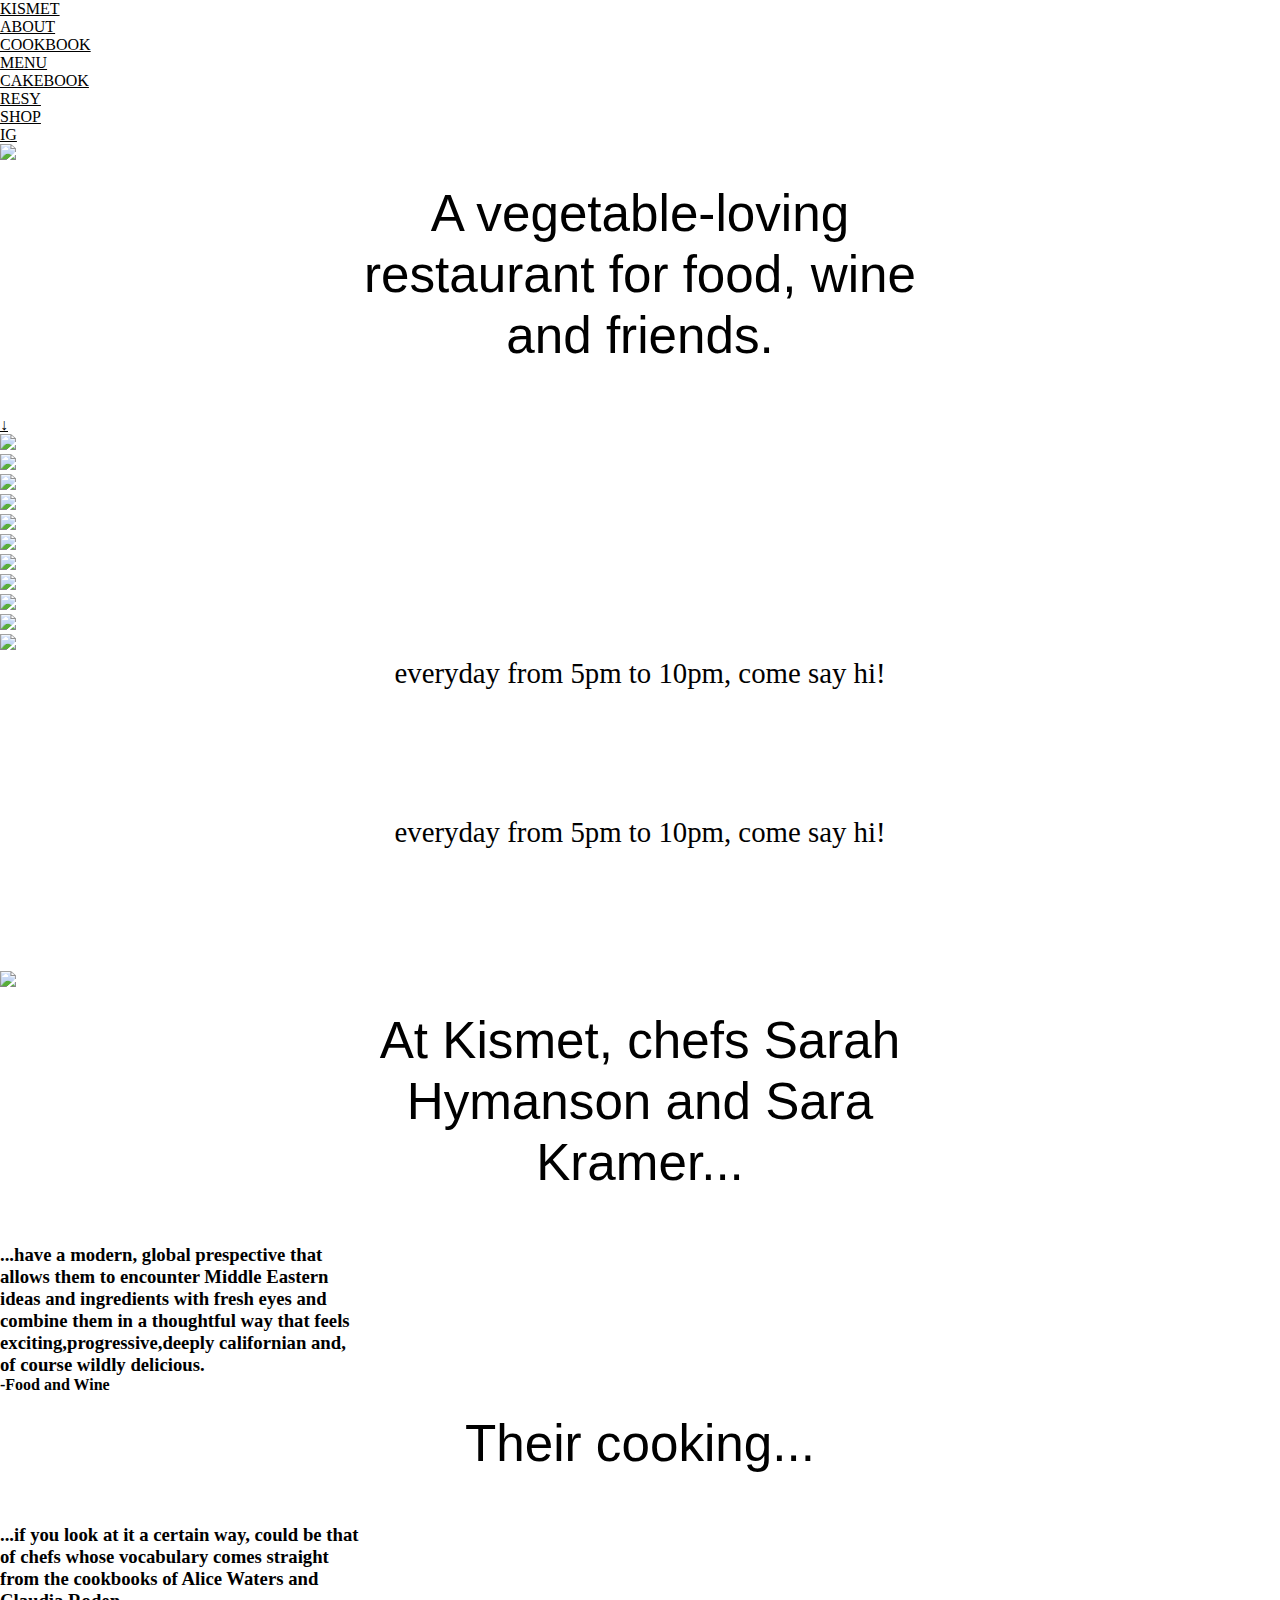
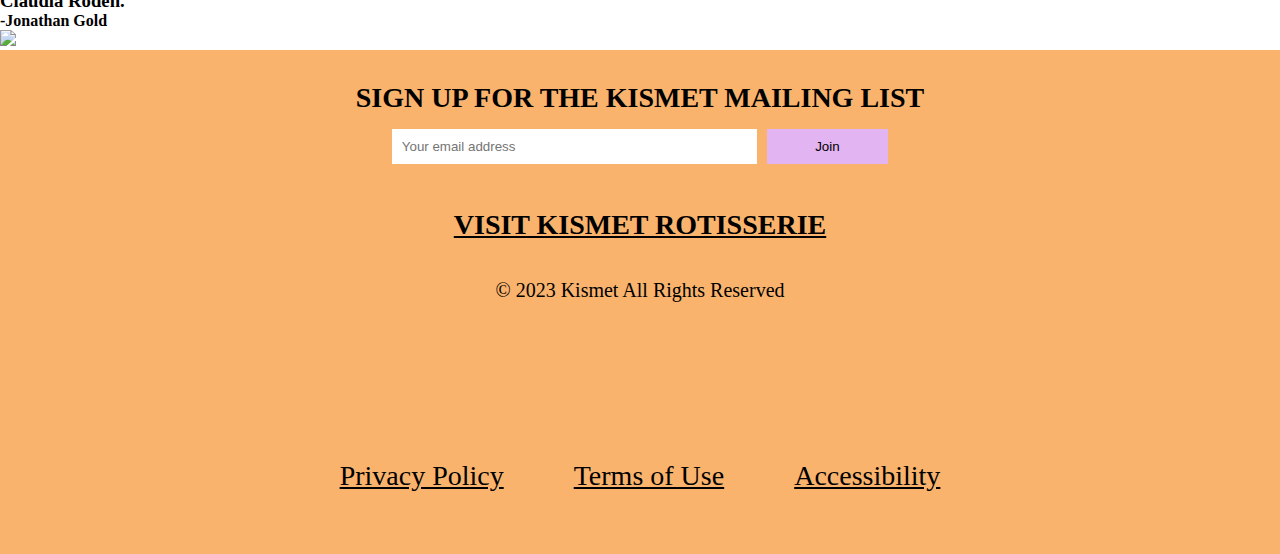
==== commit 612ab556: "[Type]: (Fix) [Description]: style footer [Issue Number]: [Additional Notes]:" ====
--- a/index.html
+++ b/index.html
@@ -6,7 +6,7 @@
   <meta name="viewport" content="width=device-width, initial-scale=1.0">
   <title>Kismet</title>
   <link rel="stylesheet" href="styles.css">
-  <link rel="stylesheet" href="style.css">
+  <link rel="stylesheet" href="./footer.css">
 </head>
 
 <body>
--- a/footer.css
+++ b/footer.css
@@ -0,0 +1,87 @@
+footer {
+    text-align: center;
+    background-color: #f9b36d;
+    padding: 32px;
+    font-size: 28px;
+}
+
+a {
+    color: black;
+}
+
+a:visited {
+    color: black;
+}
+
+form {
+    display: flex;
+    flex-wrap: wrap;
+    justify-content: center;
+    gap: 10px;
+    padding: 15px 0;
+}
+
+.email {
+    flex: 0 0 100%;
+    padding: 10px;
+    border: none;
+}
+
+.button {
+    flex: 0 0 100%;
+    padding: 10px;
+    width: 100%;
+    background-color: #e2b4f2;
+    border: none;
+}
+
+
+.local-links {
+    padding: 30px 20px;
+    display: flex;
+    flex-direction: column;
+    gap: 30px;
+}
+
+.local-links p {
+    font-size: 20px;
+}
+
+.links {
+    display: flex;
+    justify-content: center;
+    gap: 70px;
+}
+
+
+/* MEDIa QUERY */
+@media screen and (max-width: 900px) {
+    .email {
+        flex: 0 0 60%;
+    }
+    
+    .button {
+        flex: 0 0 60%;
+    }
+}
+
+@media screen and (max-width: 500px) {
+    .links {
+        flex-direction: column;
+        gap: 5px;
+    }
+}
+
+@media screen and (min-width: 1000px) {
+    form {
+        flex-wrap: nowrap;
+    }
+
+    .email {
+        flex: 0 0 30%;
+    }
+
+    .button {
+        flex: 0 0 10%;
+    }
+}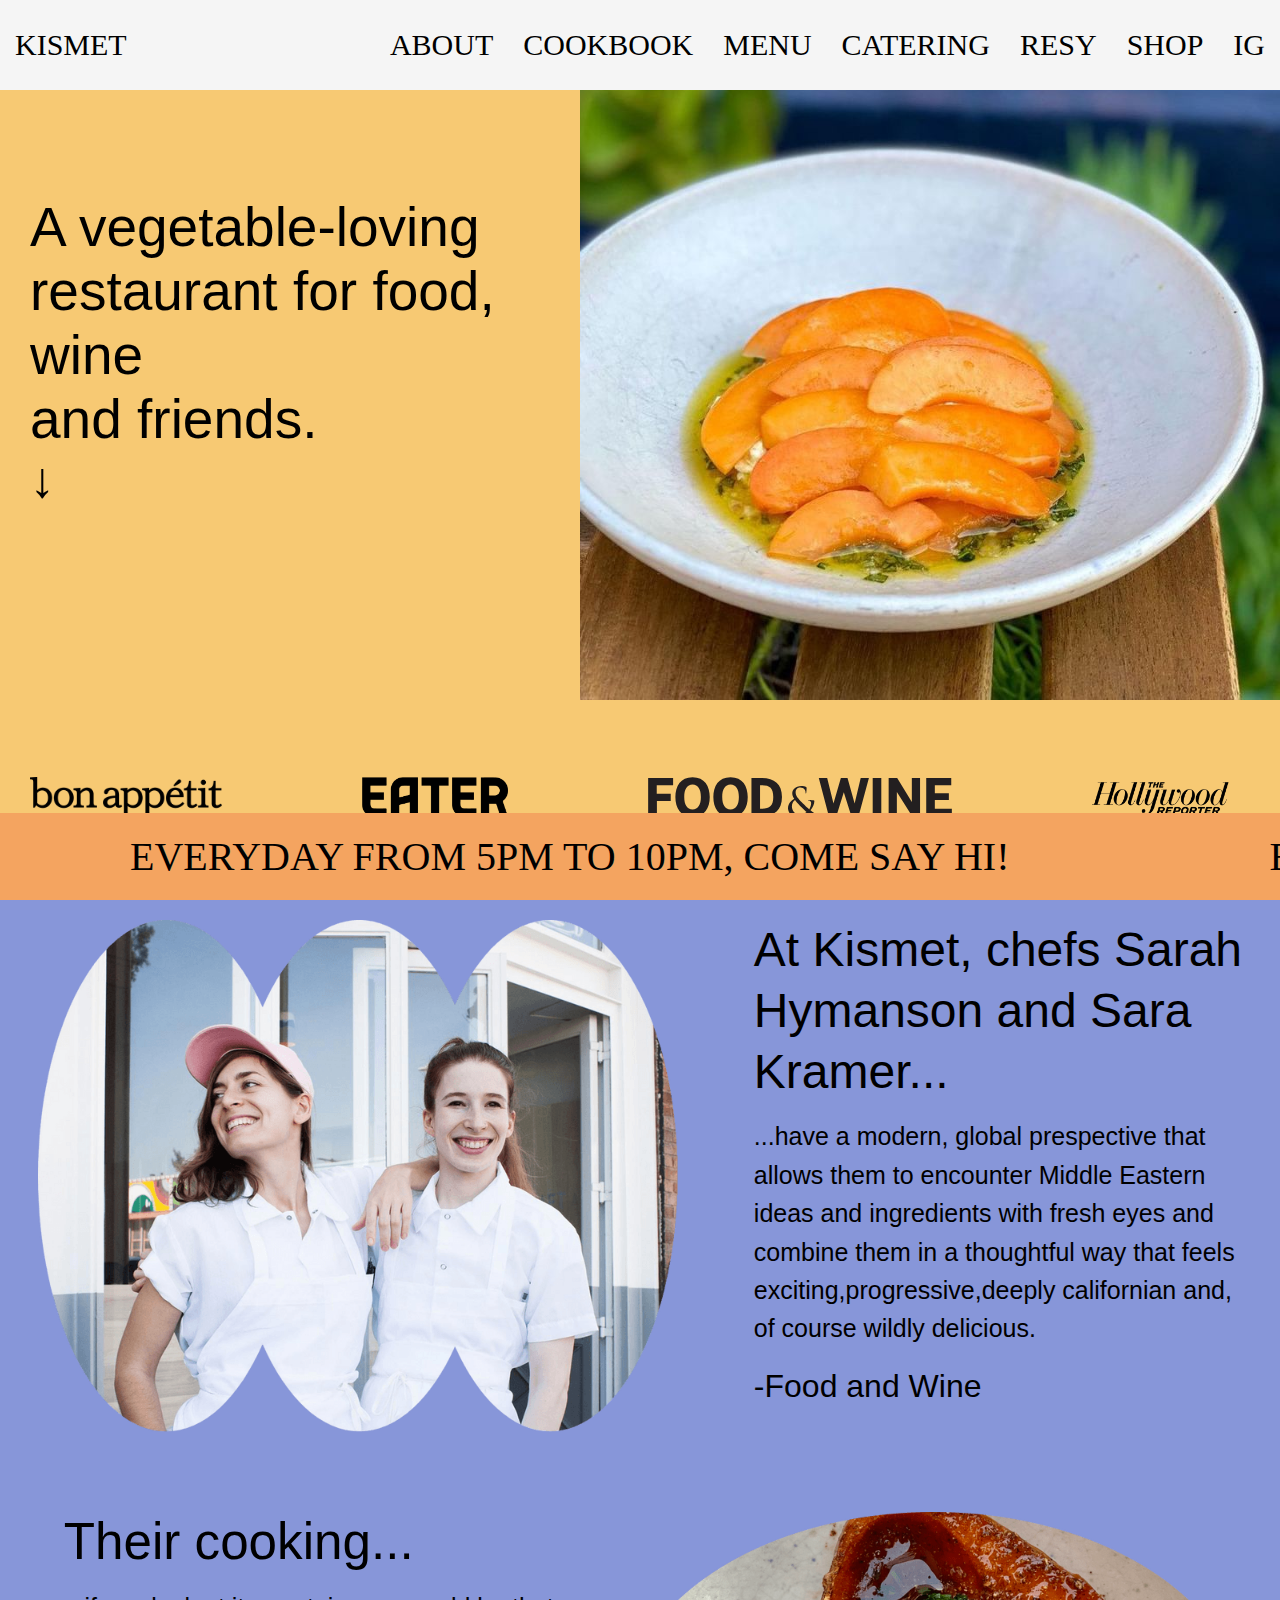
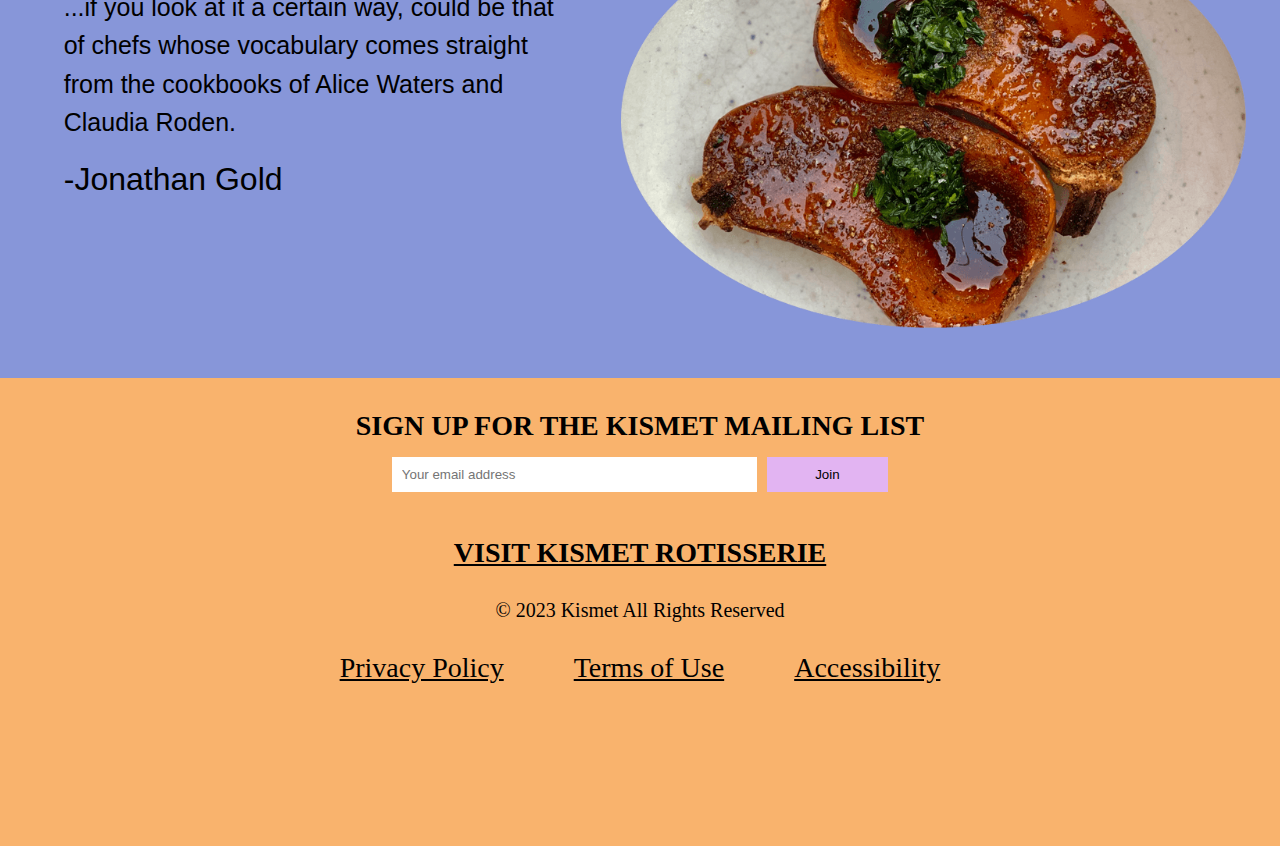
==== commit dd35df9a: "[Type]: (Fix) [Description]: Fix UI [Issue Number]: [Additional Notes]:" ====
--- a/index.html
+++ b/index.html
@@ -20,7 +20,7 @@
           <li><a href="">ABOUT</a></li>
           <li><a href="">COOKBOOK</a></li>
           <li><a href="">MENU</a></li>
-          <li><a href="">CAKEBOOK</a></li>
+          <li><a href="">CATERING</a></li>
           <li><a href="">RESY</a></li>
           <li><a href="">SHOP</a></li>
           <li><a href="">IG</a></li>
@@ -28,7 +28,7 @@
       </div>
     </nav>
     <div class="hamburger">
-      <img src="./image/menu.png">
+      <img src="./homepage-resources/menu.png">
     </div>
   </header>
   <div class="loving">
@@ -37,43 +37,43 @@
       <a href="#" class="text-link">↓</a>
     </div>
     <div class="round">
-      <img src="image/picture 1.jpg">
+      <img src="./homepage-resources/picture 1.jpg">
     </div>
   </div>
   <section>
     <div class="marquee">
       <div class="marquee-container">
         <div class="eat">
-          <img src="./image/bon.png">
+          <img src="./homepage-resources/bon.png">
         </div>
         <div class="eat">
-          <img src="./image/eater.png">
+          <img src="./homepage-resources/eater.png">
         </div>
         <div class="eater">
-          <img src="./image/food.svg">
+          <img src="./homepage-resources/food.svg">
         </div>
         <div class="eat">
-          <img src="./image/Holly.png">
+          <img src="./homepage-resources/Holly.png">
         </div>
         <div class="eater">
-          <img src="./image/jumble.png">
+          <img src="./homepage-resources/jumble.png">
         </div>
       </div>
       <div class="marquee-container">
         <div class="eat">
-          <img src="./image/bon.png">
+          <img src="./homepage-resources/bon.png">
         </div>
         <div class="eat">
-          <img src="./image/eater.png">
+          <img src="./homepage-resources/eater.png">
         </div>
         <div class="eater">
-          <img src="./image/food.svg">
+          <img src="./homepage-resources/food.svg">
         </div>
         <div class="eat">
-          <img src="./image/Holly.png">
+          <img src="./homepage-resources/Holly.png">
         </div>
         <div class="eater">
-          <img src="./image/jumble.png">
+          <img src="./homepage-resources/jumble.png">
         </div>
       </div>
     </div>
@@ -86,7 +86,7 @@
   </section>
   <section class="fresh">
     <div class="sara">
-      <img src="./image/Sara.png">
+      <img src="./homepage-resources/Sara.png">
       <div class="chefs">
         <h2>At Kismet, chefs Sarah<br> Hymanson and Sara<br> Kramer...</h2>
         <h3 class="modern">...have a modern, global prespective that<br>
@@ -109,7 +109,7 @@
         </h3>
         <h4>-Jonathan Gold</h4>
       </div>
-      <img src="./image/Ellipse.png">
+      <img src="./homepage-resources/Ellipse.png">
     </div>
   </section>
 
--- a/styles.css
+++ b/styles.css
@@ -1,88 +1,232 @@
 *{
-    box-sizing: border-box;
-    margin: 0;
-    padding: 0;
-}
-
-/* body{
-    text-align: center;
+ margin: 0;
+ padding: 0;
+ box-sizing: border-box;   
+}
+/* body {
+    width: 100%;
+    position: relative;
 } */
-
-a{
+header {
+    height: 90px;
+    background-color: whitesmoke;
+    width: 100%;
+    position: fixed;
+    z-index: 1000;
+}
+nav {
+    display: flex;
+    justify-content: space-between;
+    list-style: none; 
+    align-items: center;
+    font-size: 30px; 
+    font-weight: 300;
+}
+.nav-link{
+    padding: 28px 0;
+    display: flex;
+    justify-content: space-between;
+}
+.nav-link li{
+    display: inline-block;
+    margin: 0 15px;
+}
+.nav-link li a{
+    text-decoration: none;
+    padding: 5px 0;
+    color: #000;
+}
+.about {
+    text-decoration: none; 
+    list-style: none;
+    color: #000; 
+}
+
+.hamburger {
+    display: none;
+}
+.loving {
+    display: flex;
+    justify-content: space-between;
+    align-items: center;
+    background-color: rgb(247, 201, 115);
+}
+.loving h2 {
     color: black;
-}
-
-.main{
+    font-size: 55px;
+    font-weight: 500;
+    text-align: left;
+    font-family: sans-serif;
+    margin-left: 30px;
+}
+.round img {
+    height: 700px;
+}
+.round img:hover {
+    border-top-left-radius: 40%;
+    border-top-right-radius: 40%;
+    transition: border-radius 0.3s ease-in-out;
+}
+.for a {
+   font-size: 50px;
+   font-weight: 500;
+   color: black;
+   text-decoration: none;
+   font-family: bold sans-serif;
+   margin-left: 30px;
+}
+.eat img {
+    filter: invert();
+    height: 10px;
+}
+.eater img{
+    height: 10px; 
+}
+
+.marquee{ 
+    white-space: nowrap;
+    background-color:  rgb(247, 201, 115);
+    overflow: hidden;
+    padding: 60px 0;
+    display: flex;
+    justify-content:space-around;
+} 
+
+.marquee-container{
+    display: flex;
+    gap: 5rem;
+   align-items: center;
+   height: 70px;
+   animation: 60s slide linear infinite;
+}
+
+.marquee-container img {
+    height: 40px;
+    margin: 0 30px;
+}
+
+@keyframes slide {
+   from {
+    transform: translateX(-100%);
+   }
+   to{
+    transform: translateX(0)
+   }
+}
+
+.text-wrapper {
+    display:flex;
+    justify-content: flex-start;
+    background-color: sandybrown;
+    overflow: hidden;
+    position: fixed;
+    bottom: 0;
+}
+.text-wrapper p {
+    font-size: 40px;
+    text-transform: uppercase;
+    white-space: nowrap;
+    padding: 20px 130px;
+    animation: slide-p 20s linear infinite;
+    z-index: 5;
+    top: auto;
+}
+
+@keyframes  slide-p {
+    from{
+transform: translateX(0);
+    }
+    to{
+        transform: translateX(-100%);
+    }
+}
+
+.fresh {
     background-color: #8796d9;
-}
-
-.container{
-    width: 90%;
-    margin: 0 auto;
-}
-
-h1{
-    font-family: Kismetla, sans-serif;
+    margin-top: -4px;
+}
+.sara {
+    display: flex;
+    justify-content: space-around;
+    /* align-items: center; */
+}
+.sara img {
+    margin-top: 30px;
+    height: 100%;
+    width: 50%;
+}
+.chefs h2 {
+    text-align: left;
+    font-family: Favorit, sans-serif;
     font-size: 3rem;
     font-weight: 400;
-    line-height: 3rem;
-    margin: 0.67rem 0;
-    text-align: center;
-}
-
-h2{
+    line-height: 3.8rem;
+    margin-top: 30px;
+}
+.modern {
+    margin-top: 15px;
+    font-family: sans-serif;
+    font-size: 25px;
+    font-weight: 400;
+    line-height: 2.4rem;
+}
+.chefs h4{
+    font-size: 2rem;
+    /* line-height: 1em; */
+    font-weight: 400;
+    font-family: sans-serif;
+    margin-top: 20px;
+}
+.come {
+    display: flex;
+    justify-content: space-around; 
+    margin-top: 80px;
+    padding-left: 30px;
+}
+.cook h2{
+    text-align: left;
     font-family: Favorit, sans-serif;
     font-size: 3.2rem;
     font-weight: 400;
     line-height: 3.8rem;
-    margin-top: 20px;
+    margin-bottom: 15px;
+}
+.cook h3 {
+    font-family: sans-serif;
+    font-size: 25px;
+    font-weight: 400;
+    line-height: 2.4rem;
+}
+.cook h4 {
+    font-size: 2rem;
+    font-weight: 400;
+    font-family: sans-serif;
+    margin-top: 20px;  
     margin-bottom: 50px;
-    text-align: center;
-}
-
-p{
-    font-size: 1.8rem;
-    font-weight: 300;
-    line-height: 2.4rem;
-    margin-bottom: 100px;
-    padding-bottom: 20px;
-    text-align: center;
-}
-
-@media(max-width:640px) {
-
-    .main{
-        background-color: #8796d9;
-    }
-    
-    .container{
-        width: 90%;
-        margin: 0 auto;
-    }
-    
-    h1{
-        font-size: 2.4rem;
-        font-weight: 400;
-        line-height: 2.4rem;
-        margin-top: 0;
-        margin-bottom: 30px;
-        text-align: center;
-    }
-    
-    h2{
-        font-size: 1.6rem;
-        font-weight: 400;
-        line-height: 2.4rem;
-        margin-top: 0;
-        margin-bottom: 20px;
-    }
-    
-    p{
-        font-size: 1.1rem;
-        font-weight: 300;
-        line-height: 1.3rem;
-        margin-bottom: 50px;
-        padding-bottom: 20px;
-        text-align: center;
+}
+.come img {
+    height: 100%;
+    width: 50%; 
+    margin-bottom: 50px;
+}
+
+
+
+@media screen and (max-width: 375px) {
+   /* header {
+display: none;
+   }  */
+    .nav {
+      display: none;
+    }
+    .hamburger{
+        display: block;
+        width: 30px;
+    }
+    .loving h2{
+        font-size: 40px;
+    }
+    .loving {
+        overflow: hidden;
     }
 }--- a/footer.css
+++ b/footer.css
@@ -3,6 +3,7 @@
     background-color: #f9b36d;
     padding: 32px;
     font-size: 28px;
+    min-height: 52vh;
 }
 
 a {
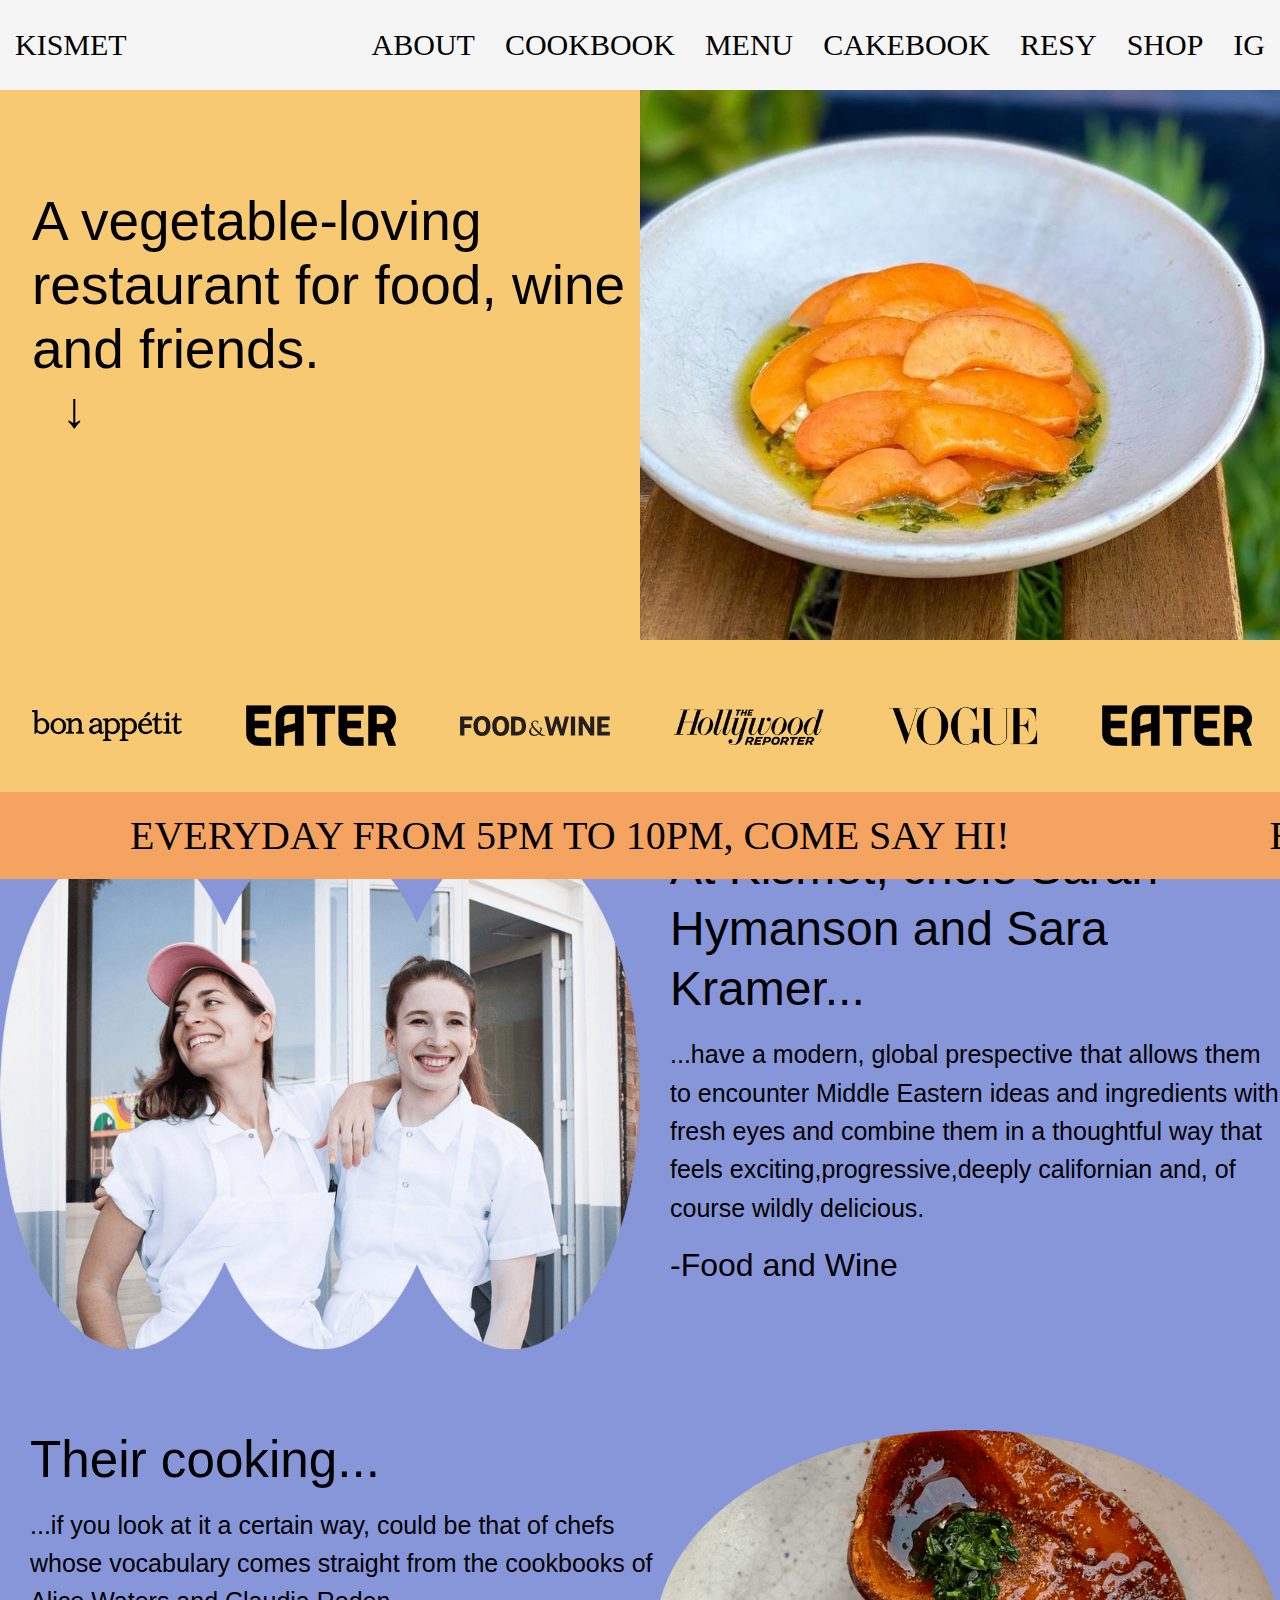
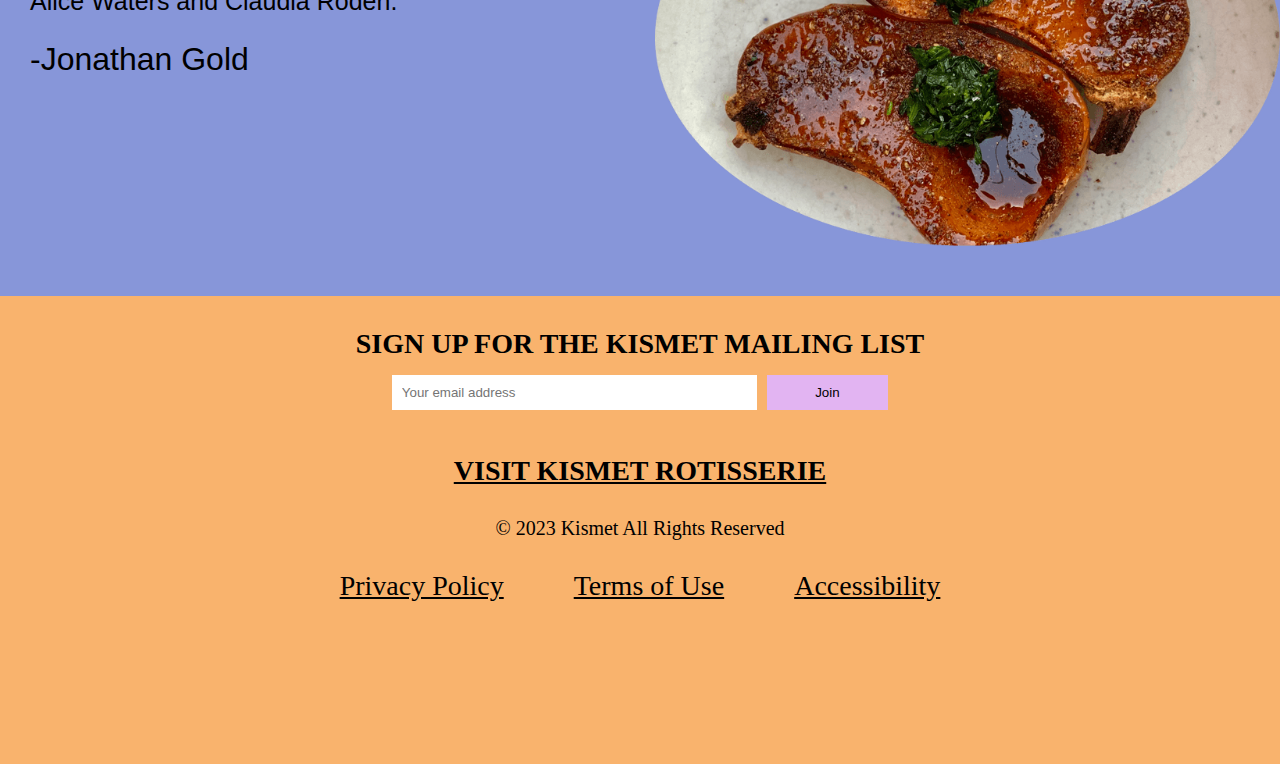
==== commit 4c56c1f9: "Added the homepage mobile design" ====
--- a/index.html
+++ b/index.html
@@ -5,8 +5,8 @@
   <meta charset="UTF-8">
   <meta name="viewport" content="width=device-width, initial-scale=1.0">
   <title>Kismet</title>
-  <link rel="stylesheet" href="styles.css">
-  <link rel="stylesheet" href="./footer.css">
+  <link rel="stylesheet" href="./index-styles.css">
+  <link rel="stylesheet" href="./index-footer.css">
 </head>
 
 <body>
@@ -20,98 +20,111 @@
           <li><a href="">ABOUT</a></li>
           <li><a href="">COOKBOOK</a></li>
           <li><a href="">MENU</a></li>
-          <li><a href="">CATERING</a></li>
+          <li><a href="">CAKEBOOK</a></li>
           <li><a href="">RESY</a></li>
           <li><a href="">SHOP</a></li>
           <li><a href="">IG</a></li>
         </ul>
       </div>
+      <div class="hamburger" id="hamburger">
+        <img src="./image/menu.png">
+      </div>
     </nav>
-    <div class="hamburger">
-      <img src="./homepage-resources/menu.png">
+    <div class="hamburger-menu" id="menu">
+        <ul>
+            <li><a href="">ABOUT</a></li>
+            <li><a href="">COOKBOOK</a></li>
+            <li><a href="">MENU</a></li>
+            <li><a href="">CAKEBOOK</a></li>
+            <li><a href="">RESY</a></li>
+            <li><a href="">SHOP</a></li>
+            <li><a href="">IG</a></li>
+          </ul>
     </div>
   </header>
+  
   <div class="loving">
     <div class="for">
-      <h2>A vegetable-loving </br>restaurant for food, wine</br> and friends. </h2>
+      <h2>A vegetable-loving restaurant for food, wine and friends. </h2>
       <a href="#" class="text-link">↓</a>
     </div>
     <div class="round">
-      <img src="./homepage-resources/picture 1.jpg">
+      <img src="image/picture 1.jpg">
     </div>
   </div>
   <section>
     <div class="marquee">
       <div class="marquee-container">
         <div class="eat">
-          <img src="./homepage-resources/bon.png">
+          <img src="./image/bon.png">
         </div>
         <div class="eat">
-          <img src="./homepage-resources/eater.png">
+          <img src="./image/eater.png">
         </div>
         <div class="eater">
-          <img src="./homepage-resources/food.svg">
+          <img src="./image/food.svg">
         </div>
         <div class="eat">
-          <img src="./homepage-resources/Holly.png">
+          <img src="./image/Holly.png">
         </div>
         <div class="eater">
-          <img src="./homepage-resources/jumble.png">
+          <img src="./image/jumble.png">
         </div>
       </div>
       <div class="marquee-container">
         <div class="eat">
-          <img src="./homepage-resources/bon.png">
+          <img src="./image/eater.png">
         </div>
         <div class="eat">
-          <img src="./homepage-resources/eater.png">
+          <img src="./image/bon.png">
         </div>
         <div class="eater">
-          <img src="./homepage-resources/food.svg">
+          <img src="./image/food.svg">
         </div>
         <div class="eat">
-          <img src="./homepage-resources/Holly.png">
+          <img src="./image/Holly.png">
         </div>
         <div class="eater">
-          <img src="./homepage-resources/jumble.png">
+          <img src="./image/jumble.png">
         </div>
       </div>
     </div>
   </section>
   <section>
     <div class="text-wrapper">
-      <p>everyday from 5pm to 10pm, come say hi!</p>
-      <p>everyday from 5pm to 10pm, come say hi!</p>
+      <p class="every">everyday from 5pm to 10pm, come say hi!</p>
+      <p class="every">everyday from 5pm to 10pm, come say hi!</p>
     </div>
   </section>
   <section class="fresh">
     <div class="sara">
-      <img src="./homepage-resources/Sara.png">
+      <img src="./image/Sara.png">
       <div class="chefs">
-        <h2>At Kismet, chefs Sarah<br> Hymanson and Sara<br> Kramer...</h2>
-        <h3 class="modern">...have a modern, global prespective that<br>
-          allows them to encounter Middle Eastern <br>
-          ideas and ingredients with fresh eyes and <br>
-          combine them in a thoughtful way that feels <br>
-          exciting,progressive,deeply californian and,<br>
+        <h2>At Kismet, chefs Sarah Hymanson and Sara Kramer...</h2>
+        <p class="modern">...have a modern, global prespective that
+          allows them to encounter Middle Eastern 
+          ideas and ingredients with fresh eyes and 
+          combine them in a thoughtful way that feels 
+          exciting,progressive,deeply californian and,
           of course wildly delicious.
-        </h3>
+        </p>
         <h4>-Food and Wine</h4>
       </div>
     </div>
     <div class="come">
       <div class="cook">
         <h2>Their cooking...</h2>
-        <h3>...if you look at it a certain way, could be that <br>
-          of chefs whose vocabulary comes straight<br>
-          from the cookbooks of Alice Waters and<br>
+        <h3>...if you look at it a certain way, could be that 
+          of chefs whose vocabulary comes straight
+          from the cookbooks of Alice Waters and
           Claudia Roden.
         </h3>
         <h4>-Jonathan Gold</h4>
       </div>
-      <img src="./homepage-resources/Ellipse.png">
+      <img src="./image/Ellipse.png">
     </div>
   </section>
+  <script src="script.js"></script>
 
   <footer>
     <div class="heading">
@@ -134,9 +147,9 @@
       <p>© 2023 Kismet All Rights Reserved</p>
   
       <div class="links">
-        <a href="#">Privacy Policy</a>
-        <a href="#">Terms of Use</a>
-        <a href="#">Accessibility</a>
+        <a href="./policy.html">Privacy Policy</a>
+        <a href="./terms-of-use.html">Terms of Use</a>
+        <a href="./accessibility.html">Accessibility</a>
       </div>
     </div>
   </footer>
--- a/index-styles.css
+++ b/index-styles.css
@@ -0,0 +1,411 @@
+* {
+    margin: 0;
+    padding: 0;
+    box-sizing: border-box;
+}
+
+img {
+    max-width: 100%;
+}
+
+header {
+    height: 90px;
+    background-color: whitesmoke;
+    width: 100%;
+    position: fixed;
+    z-index: 1000;
+}
+
+nav {
+    display: flex;
+    justify-content: space-between;
+    list-style: none;
+    align-items: center;
+    font-size: 30px;
+    font-weight: 300;
+}
+
+.nav-link {
+    padding: 28px 0;
+    display: flex;
+    justify-content: space-between;
+}
+
+.nav-link li {
+    display: inline-block;
+    margin: 0 15px;
+}
+
+.nav-link li a {
+    text-decoration: none;
+    padding: 5px 0;
+    color: #000;
+}
+
+.about {
+    text-decoration: none;
+    list-style: none;
+    color: #000;
+}
+
+.hamburger, .hamburger-menu {
+    display: none;
+}
+
+
+.loving {
+    display: flex;
+    justify-content: space-between;
+    align-items: center;
+    flex-wrap: wrap;
+    background-color: rgb(247, 201, 115);
+}
+
+.loving>div {
+    flex-basis: 300px;
+    flex-grow: 1;
+}
+
+.loving h2 {
+    color: black;
+    font-size: 55px;
+    font-weight: 500;
+    text-align: left;
+    font-family: sans-serif;
+}
+
+.loving :hover img {
+    border-top-left-radius: 50%;
+    border-top-right-radius: 50%;
+}
+
+.for {
+    padding: 4rem 0rem 5rem 2rem;
+}
+
+.for a {
+    font-size: 50px;
+    font-weight: 500;
+    color: black;
+    text-decoration: none;
+    font-family: bold sans-serif;
+    margin-left: 30px;
+    margin-top: 4rem;
+}
+
+.eat,
+.eater {
+    margin: 0 2rem;
+    min-width: 150px;
+}
+
+.eat img {
+    filter: invert();
+    color: #000;
+}
+
+.marquee {
+    white-space: nowrap;
+    background-color: #f7c973;
+    overflow: hidden;
+    padding: 60px 0;
+    display: flex;
+    justify-content: space-between;
+}
+
+.marquee-container {
+    display: flex;
+    align-items: center;
+    animation: 60s slide linear infinite;
+}
+
+.marquee-container img {
+    width: 100%;
+}
+
+@keyframes slide {
+    from {
+        transform: translateX(-100%);
+    }
+
+    to {
+        transform: translateX(0)
+    }
+}
+
+.text-wrapper {
+    display: flex;
+    justify-content: flex-start;
+    background-color: sandybrown;
+    position: fixed;
+    top: 88%;
+}
+
+.every {
+    font-size: 40px;
+    text-transform: uppercase;
+    white-space: nowrap;
+    padding: 20px 130px;
+    animation: slide-p 20s linear infinite;
+    z-index: 5;
+    top: auto;
+}
+
+@keyframes slide-p {
+    from {
+        transform: translateX(0);
+    }
+    to {
+        transform: translateX(-100%);
+    }
+}
+
+.fresh {
+    background-color: #8796d9;
+    margin-top: -4px;
+}
+
+.sara {
+    display: flex;
+    justify-content: space-between;
+}
+
+.sara>div {
+    flex-basis: 300px;
+    flex-grow: 1;
+}
+
+.sara img {
+    height: 100%;
+    width: 50%;
+    margin-top: 30px;
+}
+
+.chefs h2 {
+    text-align: left;
+    font-family: Favorit, sans-serif;
+    font-size: 3rem;
+    font-weight: 400;
+    line-height: 3.8rem;
+    margin-top: 30px;
+}
+
+.chefs {
+    margin-left: 30px;
+}
+.modern {
+    margin-top: 15px;
+    font-family: sans-serif;
+    font-size: 25px;
+    font-weight: 400;
+    line-height: 2.4rem;
+}
+
+.chefs h4 {
+    font-size: 2rem;
+    font-weight: 400;
+    font-family: sans-serif;
+    margin-top: 20px;
+}
+
+.come {
+    display: flex;
+    justify-content: space-around;
+    margin-top: 80px;
+    padding-left: 30px;
+}
+
+.cook h2 {
+    text-align: left;
+    font-family: Favorit, sans-serif;
+    font-size: 3.2rem;
+    font-weight: 400;
+    line-height: 3.8rem;
+    margin-bottom: 15px;
+}
+
+.cook h3 {
+    font-family: sans-serif;
+    font-size: 25px;
+    font-weight: 400;
+    line-height: 2.4rem;
+}
+
+.cook h4 {
+    font-size: 2rem;
+    font-weight: 400;
+    font-family: sans-serif;
+    margin-top: 20px;
+    margin-bottom: 50px;
+}
+
+.come img {
+    height: 100%;
+    width: 50%;
+    margin-bottom: 50px;
+}
+
+
+
+@media screen and (max-width: 1080px) {
+
+    .nav {
+        display: none;
+        overflow: hidden;
+    }
+
+    .hamburger {
+        display: block;
+    }
+
+    .hamburger img {
+        width: 50px;
+        margin-right: 45px;
+    }
+
+    .marquee {
+        white-space: nowrap;
+        overflow: hidden;
+        padding: 30px 0;
+    }
+
+    .marquee-container {
+        gap: 10rem;
+    }
+
+    .text-wrapper {
+        top: 91%;
+    }
+}
+
+@media screen and (max-width: 975px) {
+    .loving h2{
+        font-size: 2rem;
+        line-height: 2.8rem;
+    }
+    .for {
+        margin-top: 20px;
+    }
+    .round img {
+        object-fit: cover;
+        width: 100%;
+        height: 560px;
+    }
+    .chefs h2 {
+        font-size: 2rem;
+        line-height: 2.8rem;
+    }
+
+}
+@media screen and (max-width: 768px) {
+.loving h2 {
+    font-size: 1.6rem;
+        line-height: 2.4rem;
+        margin-right: auto;
+        padding-top: 10px;
+}
+
+.loving {
+    flex-direction: column-reverse;
+}
+
+.loving img{
+   object-fit: cover;
+   width: 100%;
+   height: 100%; 
+}
+
+.for {
+    padding: 0.5rem 0.5rem;
+    font-size: 20px;
+}
+.for a{
+   font-size: 1.6rem; 
+}
+
+.marquee {
+    white-space: nowrap;
+    padding: 30px 0;
+    display: flex;
+    justify-content: space-between;
+}
+
+.marquee-container{
+    gap: 4rem;
+}
+
+.eat, .eater{
+    min-width: 100px;
+    color: #000;
+}
+
+    .sara {
+        flex-direction: column;
+        padding: 20px;
+    }
+
+    .sara img{
+        width: 100%;
+        height: 100%;
+        align-items: center;
+    }
+
+.come{
+    flex-direction: column-reverse;
+    padding: 20px;
+    margin-bottom: 40px;
+}
+.come img{
+    width: 100%;
+    height: 100%;
+    align-items: center;
+}
+.chefs h2{
+    font-size: 1.7rem;
+        line-height: 2.4rem;
+} 
+.modern {
+    font-size: 1.5rem;
+}
+
+.chefs h4 {
+   font-size: 1.8rem; 
+}
+
+.cook h2 {
+    font-size: 2rem;
+}
+
+.cook h3 {
+    font-size: 1.5rem;
+}
+
+.text-wrapper {
+    top: 92%;
+}
+.hamburger-menu {
+    background-color: #f9a56d;
+    display: block;
+    position: fixed;
+    height: 100vh;
+    width: 100%;
+    left: 0;
+    right: 0;
+}
+
+.hamburger-menu li, a {
+    list-style: none;
+    text-decoration: none;
+    color: #000;
+    margin:40px 0;
+   font-size: 30px;
+   margin-left: 10px;
+   font-weight: 100;
+}
+.hamburger-menu{
+    display: none;
+}
+#menu.show{
+display: block;
+}
+}--- a/index-footer.css
+++ b/index-footer.css
@@ -0,0 +1,88 @@
+footer {
+    text-align: center;
+    background-color: #f9b36d;
+    padding: 32px;
+    font-size: 28px;
+    min-height: 52vh;
+}
+
+a {
+    color: black;
+}
+
+a:visited {
+    color: black;
+}
+
+form {
+    display: flex;
+    flex-wrap: wrap;
+    justify-content: center;
+    gap: 10px;
+    padding: 15px 0;
+}
+
+.email {
+    flex: 0 0 100%;
+    padding: 10px;
+    border: none;
+}
+
+.button {
+    flex: 0 0 100%;
+    padding: 10px;
+    width: 100%;
+    background-color: #e2b4f2;
+    border: none;
+}
+
+
+.local-links {
+    padding: 30px 20px;
+    display: flex;
+    flex-direction: column;
+    gap: 30px;
+}
+
+.local-links p {
+    font-size: 20px;
+}
+
+.links {
+    display: flex;
+    justify-content: center;
+    gap: 70px;
+}
+
+
+/* MEDIa QUERY */
+@media screen and (max-width: 900px) {
+    .email {
+        flex: 0 0 60%;
+    }
+    
+    .button {
+        flex: 0 0 60%;
+    }
+}
+
+@media screen and (max-width: 500px) {
+    .links {
+        flex-direction: column;
+        gap: 5px;
+    }
+}
+
+@media screen and (min-width: 1000px) {
+    form {
+        flex-wrap: nowrap;
+    }
+
+    .email {
+        flex: 0 0 30%;
+    }
+
+    .button {
+        flex: 0 0 10%;
+    }
+}